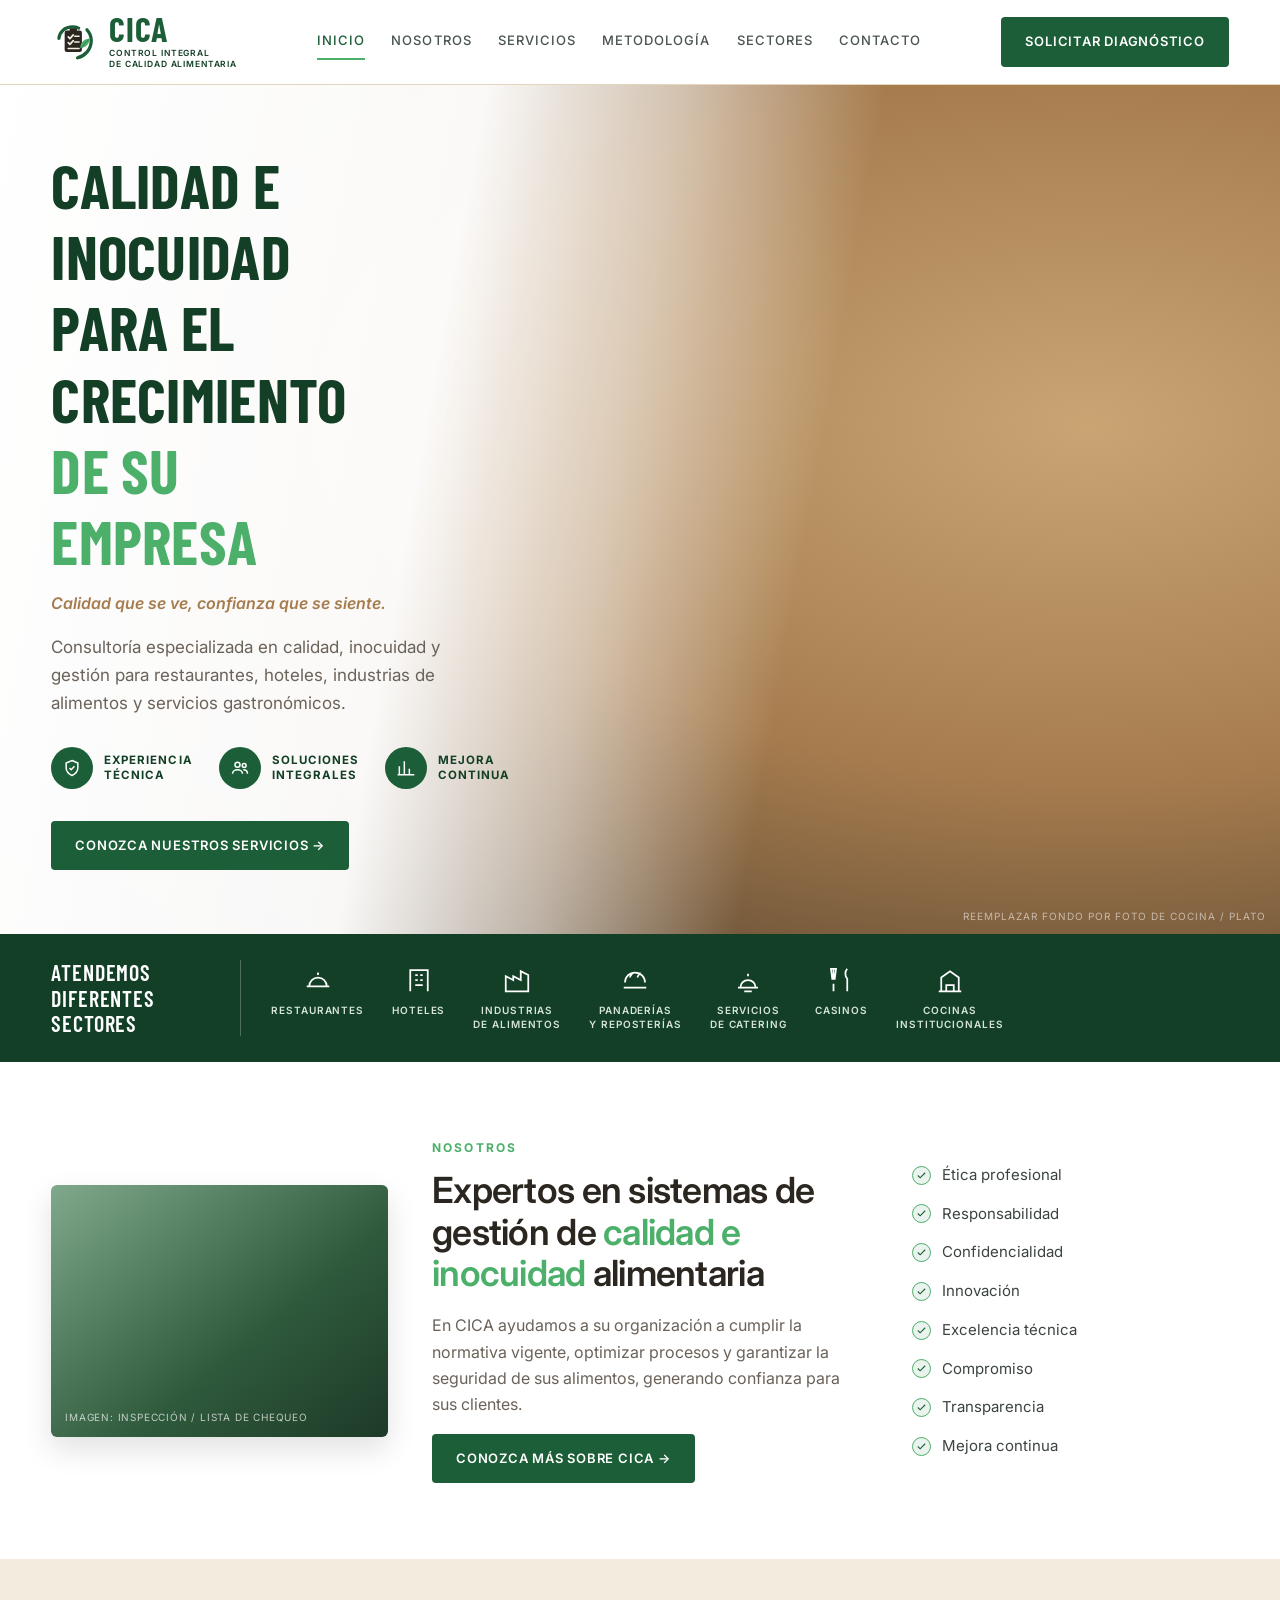
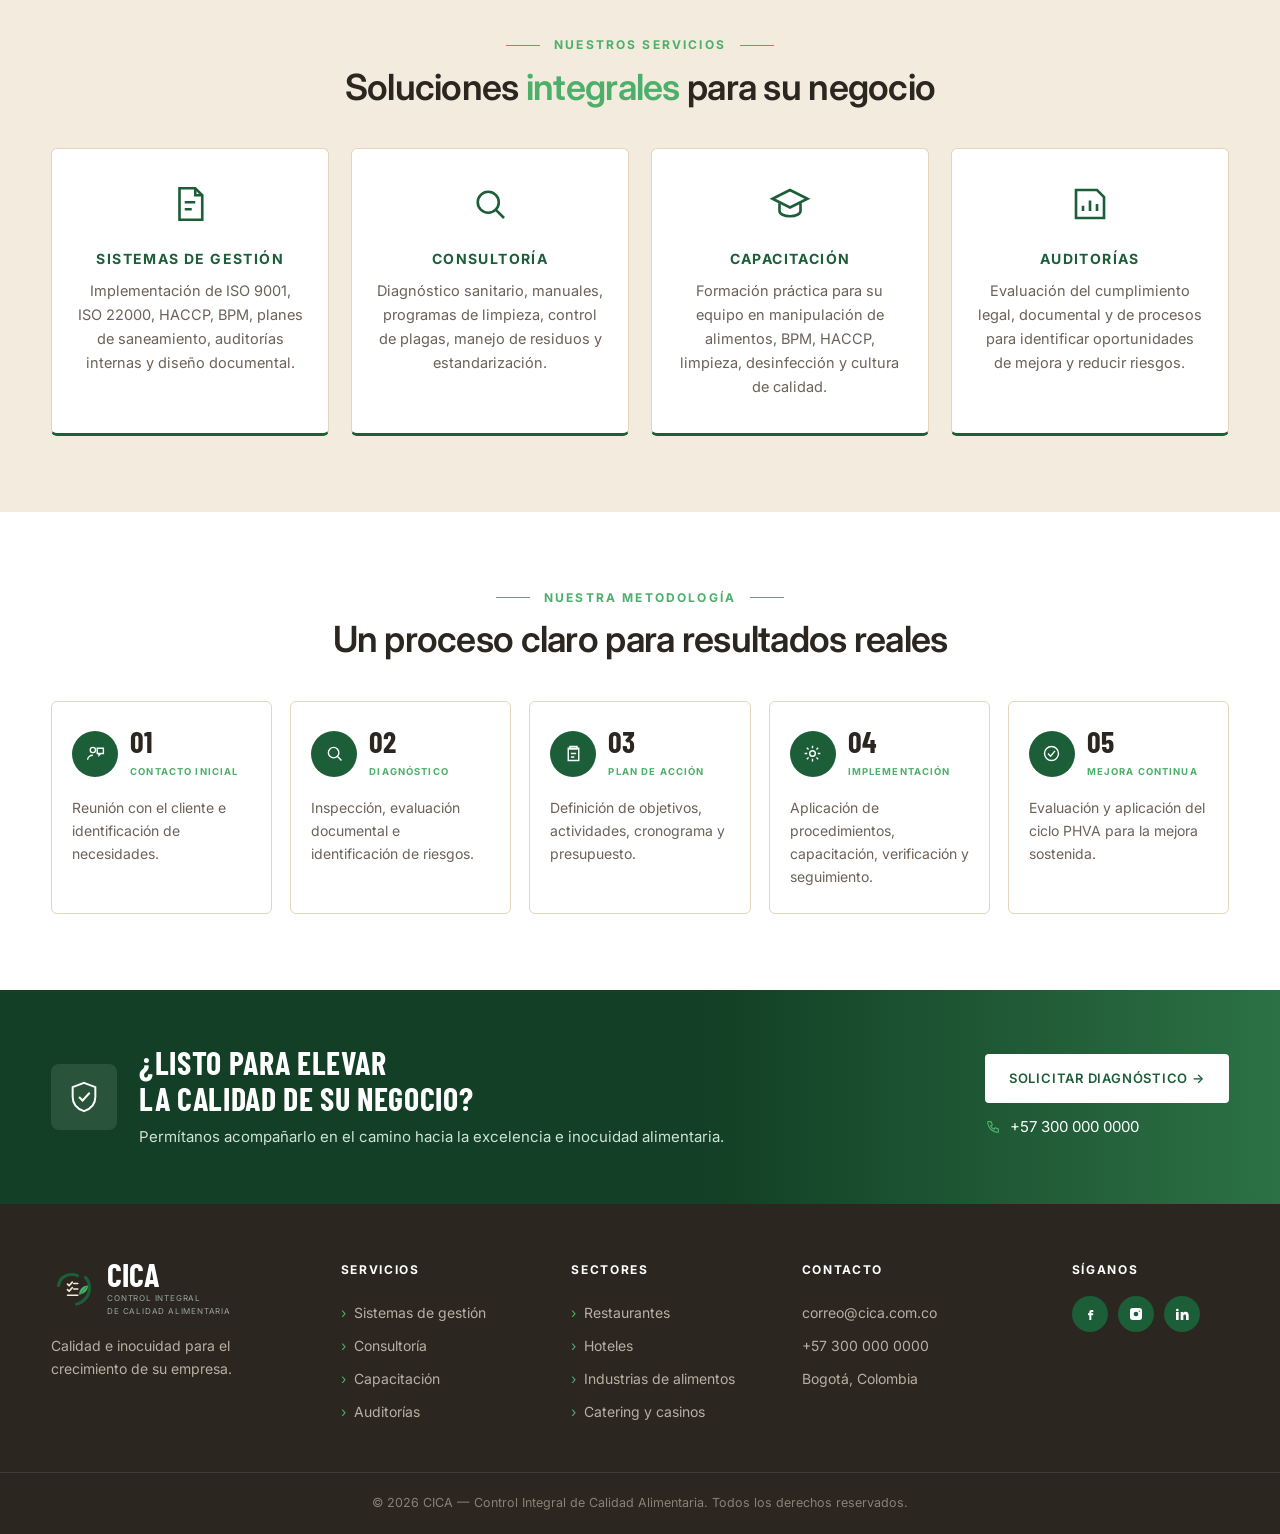
==== index.html @ bea67103 "Estructura inicial del sitio, logo real y guía de marca Organiza el HTML monolítico en index.html + " ====
<!DOCTYPE html>
<html lang="es">
<head>
<meta charset="UTF-8">
<meta name="viewport" content="width=device-width, initial-scale=1">
<title>CICA — Control Integral de Calidad Alimentaria</title>
<meta name="description" content="Consultoría especializada en calidad, inocuidad y gestión para restaurantes, hoteles, industrias de alimentos y servicios gastronómicos.">
<link rel="icon" type="image/svg+xml" href="assets/img/favicon.svg">
<link rel="preconnect" href="https://fonts.googleapis.com">
<link rel="preconnect" href="https://fonts.gstatic.com" crossorigin>
<link href="https://fonts.googleapis.com/css2?family=Barlow+Condensed:wght@600;700&family=Inter:wght@400;500;600;700&display=swap" rel="stylesheet">
<link rel="stylesheet" href="assets/css/style.css">
</head>
<body>

<header>
  <div class="wrap nav">
    <div class="logo">
      <div class="mark"><img src="assets/img/logo-mark.svg" alt="" width="44" height="44"></div>
      <div class="txt"><strong>CICA</strong><span>Control Integral<br>de Calidad Alimentaria</span></div>
    </div>
    <nav class="menu" id="menu">
      <a href="#" class="on">Inicio</a><a href="#nosotros">Nosotros</a><a href="#servicios">Servicios</a>
      <a href="#metodologia">Metodología</a><a href="#sectores">Sectores</a><a href="#contacto">Contacto</a>
    </nav>
    <a class="btn" href="#contacto">Solicitar diagnóstico</a>
    <button class="hamb" id="hamb" aria-label="Abrir menú" aria-expanded="false" aria-controls="menu">
      <span></span><span></span><span></span>
    </button>
  </div>
</header>

<!-- TODO FOTO HERO: cuando tengan la foto real (cocina / plato), agregar class="con-foto" aquí abajo
     y el atributo style='--hero-img:url(assets/img/hero.jpg)'. Ejemplo:
     <div class="hero con-foto" style="--hero-img:url(assets/img/hero.jpg)">
     Mientras tanto se muestra el degradado de marca (verde + madera) como placeholder. -->
<div class="hero">
  <div class="wrap hero-inner">
    <h1>Calidad e inocuidad para el crecimiento <span>de su empresa</span></h1>
    <p class="tagline">Calidad que se ve, confianza que se siente.</p>
    <p class="lead">Consultoría especializada en calidad, inocuidad y gestión para restaurantes, hoteles, industrias de alimentos y servicios gastronómicos.</p>
    <div class="badges">
      <div class="badge"><i><svg viewBox="0 0 24 24"><path d="M12 3l7 3v6c0 4-3 7-7 9-4-2-7-5-7-9V6z"/><path d="M9 12l2 2 4-4"/></svg></i>Experiencia<br>técnica</div>
      <div class="badge"><i><svg viewBox="0 0 24 24"><circle cx="9" cy="8" r="3"/><circle cx="17" cy="9" r="2.3"/><path d="M3 19c0-3 3-5 6-5s6 2 6 5"/><path d="M16 14c3 0 5 2 5 5"/></svg></i>Soluciones<br>integrales</div>
      <div class="badge"><i><svg viewBox="0 0 24 24"><path d="M4 20V10M10 20V4M16 20v-7M22 20H2"/></svg></i>Mejora<br>continua</div>
    </div>
    <a class="btn" href="#servicios">Conozca nuestros servicios →</a>
  </div>
  <span class="foto-nota">Reemplazar fondo por foto de cocina / plato</span>
</div>

<div class="franja" id="sectores">
  <div class="wrap">
    <h3>Atendemos diferentes sectores</h3>
    <ul>
      <li><svg viewBox="0 0 24 24"><path d="M3 17h18M5 17a7 7 0 0114 0M12 6v2"/></svg>Restaurantes</li>
      <li><svg viewBox="0 0 24 24"><path d="M5 21V4h14v17M9 8h2M13 8h2M9 12h2M13 12h2M9 16h6"/></svg>Hoteles</li>
      <li><svg viewBox="0 0 24 24"><path d="M3 21V9l6 3V9l6 3V5l6 3v13z"/></svg>Industrias<br>de alimentos</li>
      <li><svg viewBox="0 0 24 24"><path d="M4 14a8 8 0 0116 0M3 18h18M8 10c0-2 2-2 2-4M14 10c0-2 2-2 2-4"/></svg>Panaderías<br>y reposterías</li>
      <li><svg viewBox="0 0 24 24"><path d="M4 18h16M6 18a6 6 0 0112 0M12 7v2M9 21h6"/></svg>Servicios<br>de catering</li>
      <li><svg viewBox="0 0 24 24"><path d="M6 3v8M6 15v6M4 3h4l-1 8H5zM17 3c-2 2-2 6 0 8v10"/></svg>Casinos</li>
      <li><svg viewBox="0 0 24 24"><path d="M3 21h18M5 21V10l7-5 7 5v11M9 21v-5h6v5"/></svg>Cocinas<br>institucionales</li>
    </ul>
  </div>
</div>

<section id="nosotros">
  <div class="wrap dos">
    <!-- TODO FOTO NOSOTROS: reemplazar por <img src="assets/img/nosotros.jpg" alt="Inspección de calidad CICA">
         dentro de este mismo div.imgbox — el CSS ya lo muestra a pantalla completa (object-fit:cover). -->
    <div class="imgbox"></div>
    <div>
      <p class="eyebrow">Nosotros</p>
      <h2 class="titulo">Expertos en sistemas de gestión de <em>calidad e inocuidad</em> alimentaria</h2>
      <p style="color:var(--gris);margin-top:18px">En CICA ayudamos a su organización a cumplir la normativa vigente, optimizar procesos y garantizar la seguridad de sus alimentos, generando confianza para sus clientes.</p>
      <a class="btn" href="#servicios">Conozca más sobre CICA →</a>
    </div>
    <ul class="valores">
      <li><span class="tick"><svg viewBox="0 0 24 24"><path d="M4 12l5 5L20 6"/></svg></span>Ética profesional</li>
      <li><span class="tick"><svg viewBox="0 0 24 24"><path d="M4 12l5 5L20 6"/></svg></span>Responsabilidad</li>
      <li><span class="tick"><svg viewBox="0 0 24 24"><path d="M4 12l5 5L20 6"/></svg></span>Confidencialidad</li>
      <li><span class="tick"><svg viewBox="0 0 24 24"><path d="M4 12l5 5L20 6"/></svg></span>Innovación</li>
      <li><span class="tick"><svg viewBox="0 0 24 24"><path d="M4 12l5 5L20 6"/></svg></span>Excelencia técnica</li>
      <li><span class="tick"><svg viewBox="0 0 24 24"><path d="M4 12l5 5L20 6"/></svg></span>Compromiso</li>
      <li><span class="tick"><svg viewBox="0 0 24 24"><path d="M4 12l5 5L20 6"/></svg></span>Transparencia</li>
      <li><span class="tick"><svg viewBox="0 0 24 24"><path d="M4 12l5 5L20 6"/></svg></span>Mejora continua</li>
    </ul>
  </div>
</section>

<section id="servicios" class="servicios">
  <div class="wrap">
    <div class="center">
      <p class="eyebrow">Nuestros servicios</p>
      <h2 class="titulo">Soluciones <em>integrales</em> para su negocio</h2>
    </div>
    <div class="grid4">
      <div class="tarjeta">
        <svg viewBox="0 0 24 24"><path d="M6 3h9l4 4v14H6z"/><path d="M9 11h6M9 15h4"/><path d="M15 3v4h4"/></svg>
        <h3>Sistemas de gestión</h3>
        <p>Implementación de ISO 9001, ISO 22000, HACCP, BPM, planes de saneamiento, auditorías internas y diseño documental.</p>
      </div>
      <div class="tarjeta">
        <svg viewBox="0 0 24 24"><circle cx="11" cy="11" r="6"/><path d="M20 20l-4.5-4.5"/></svg>
        <h3>Consultoría</h3>
        <p>Diagnóstico sanitario, manuales, programas de limpieza, control de plagas, manejo de residuos y estandarización.</p>
      </div>
      <div class="tarjeta">
        <svg viewBox="0 0 24 24"><path d="M12 4L2 9l10 5 10-5z"/><path d="M6 11.5V16c0 1.7 2.7 3 6 3s6-1.3 6-3v-4.5"/></svg>
        <h3>Capacitación</h3>
        <p>Formación práctica para su equipo en manipulación de alimentos, BPM, HACCP, limpieza, desinfección y cultura de calidad.</p>
      </div>
      <div class="tarjeta">
        <svg viewBox="0 0 24 24"><path d="M4 20V4h12l4 4v12z"/><path d="M8 16v-3M12 16v-6M16 16v-4"/></svg>
        <h3>Auditorías</h3>
        <p>Evaluación del cumplimiento legal, documental y de procesos para identificar oportunidades de mejora y reducir riesgos.</p>
      </div>
    </div>
  </div>
</section>

<section id="metodologia">
  <div class="wrap">
    <div class="center">
      <p class="eyebrow">Nuestra metodología</p>
      <h2 class="titulo">Un proceso claro para resultados reales</h2>
    </div>
    <div class="pasos">
      <div class="paso">
        <div class="top"><span class="cir"><svg viewBox="0 0 24 24"><circle cx="9" cy="8" r="3"/><path d="M3 19c0-3 3-5 6-5"/><path d="M14 6h7v6h-3l-2 2v-2h-2z"/></svg></span><span><b>01</b><small>Contacto inicial</small></span></div>
        <p>Reunión con el cliente e identificación de necesidades.</p>
      </div>
      <div class="paso">
        <div class="top"><span class="cir"><svg viewBox="0 0 24 24"><circle cx="11" cy="11" r="6"/><path d="M20 20l-4.5-4.5"/></svg></span><span><b>02</b><small>Diagnóstico</small></span></div>
        <p>Inspección, evaluación documental e identificación de riesgos.</p>
      </div>
      <div class="paso">
        <div class="top"><span class="cir"><svg viewBox="0 0 24 24"><path d="M8 4h8v3H8z"/><path d="M6 6h12v14H6z"/><path d="M9 12h6M9 16h4"/></svg></span><span><b>03</b><small>Plan de acción</small></span></div>
        <p>Definición de objetivos, actividades, cronograma y presupuesto.</p>
      </div>
      <div class="paso">
        <div class="top"><span class="cir"><svg viewBox="0 0 24 24"><circle cx="12" cy="12" r="3.2"/><path d="M12 3v3M12 18v3M3 12h3M18 12h3M5.5 5.5l2 2M16.5 16.5l2 2M18.5 5.5l-2 2M7.5 16.5l-2 2"/></svg></span><span><b>04</b><small>Implementación</small></span></div>
        <p>Aplicación de procedimientos, capacitación, verificación y seguimiento.</p>
      </div>
      <div class="paso">
        <div class="top"><span class="cir"><svg viewBox="0 0 24 24"><circle cx="12" cy="12" r="8"/><path d="M8 12l3 3 5-6"/></svg></span><span><b>05</b><small>Mejora continua</small></span></div>
        <p>Evaluación y aplicación del ciclo PHVA para la mejora sostenida.</p>
      </div>
    </div>
  </div>
</section>

<!-- TODO DATOS DE CONTACTO: reemplazar correo, teléfono y dirección (aparecen también en el footer) por los reales -->
<div class="cta" id="contacto">
  <div class="wrap">
    <div style="display:flex;align-items:center;gap:22px">
      <span class="escudo"><svg viewBox="0 0 24 24"><path d="M12 2l8 3v7c0 5-3.5 8.5-8 10-4.5-1.5-8-5-8-10V5z"/><path d="M8.5 12l2.5 2.5L16 9"/></svg></span>
      <div>
        <h2>¿Listo para elevar<br>la calidad de su negocio?</h2>
        <p>Permítanos acompañarlo en el camino hacia la excelencia e inocuidad alimentaria.</p>
      </div>
    </div>
    <div>
      <a class="btn claro" href="mailto:correo@cica.com.co">Solicitar diagnóstico →</a>
      <div class="tel"><svg viewBox="0 0 24 24"><path d="M5 4h4l2 5-2.5 1.5a12 12 0 005 5L15 13l5 2v4a1 1 0 01-1 1A16 16 0 014 5a1 1 0 011-1z"/></svg>+57 300 000 0000</div>
    </div>
  </div>
</div>

<footer>
  <div class="wrap fgrid">
    <div>
      <div class="flogo">
        <div class="mark" style="width:44px;height:44px"><img src="assets/img/logo-mark.svg" alt="" width="44" height="44"></div>
        <div><strong>CICA</strong><span>Control Integral<br>de Calidad Alimentaria</span></div>
      </div>
      <p style="max-width:26ch">Calidad e inocuidad para el crecimiento de su empresa.</p>
    </div>
    <div>
      <h4>Servicios</h4>
      <ul>
        <li><a href="#servicios"><span class="arr">›</span>Sistemas de gestión</a></li>
        <li><a href="#servicios"><span class="arr">›</span>Consultoría</a></li>
        <li><a href="#servicios"><span class="arr">›</span>Capacitación</a></li>
        <li><a href="#servicios"><span class="arr">›</span>Auditorías</a></li>
      </ul>
    </div>
    <div>
      <h4>Sectores</h4>
      <ul>
        <li><span class="arr">›</span>Restaurantes</li>
        <li><span class="arr">›</span>Hoteles</li>
        <li><span class="arr">›</span>Industrias de alimentos</li>
        <li><span class="arr">›</span>Catering y casinos</li>
      </ul>
    </div>
    <div>
      <h4>Contacto</h4>
      <ul>
        <li>correo@cica.com.co</li>
        <li>+57 300 000 0000</li>
        <li>Bogotá, Colombia</li>
      </ul>
    </div>
    <div>
      <h4>Síganos</h4>
      <!-- TODO REDES: reemplazar los href="#" por los links reales de cada red -->
      <div class="redes">
        <a href="#" aria-label="Facebook"><svg viewBox="0 0 24 24"><path d="M14 9h3V6h-3c-2 0-3 1.3-3 3.2V11H9v3h2v7h3v-7h2.5l.5-3H14V9.6c0-.4.2-.6.6-.6z"/></svg></a>
        <a href="#" aria-label="Instagram"><svg viewBox="0 0 24 24"><path d="M7 3h10a4 4 0 014 4v10a4 4 0 01-4 4H7a4 4 0 01-4-4V7a4 4 0 014-4zm5 5.5a3.5 3.5 0 100 7 3.5 3.5 0 000-7zm5-1.6a.9.9 0 100 1.8.9.9 0 000-1.8z"/></svg></a>
        <a href="#" aria-label="LinkedIn"><svg viewBox="0 0 24 24"><path d="M5 4a2 2 0 110 4 2 2 0 010-4zM3 9h4v12H3zM10 9h4v1.7c.6-1 1.7-2 3.5-2 2.6 0 4.5 1.7 4.5 5V21h-4v-6c0-1.5-.6-2.4-1.9-2.4-1.1 0-1.8.8-2.1 1.6V21h-4z"/></svg></a>
      </div>
    </div>
  </div>
  <div class="copy">© 2026 CICA — Control Integral de Calidad Alimentaria. Todos los derechos reservados.</div>
</footer>

<script src="assets/js/main.js"></script>
</body>
</html>
---- assets/css/style.css ----
:root{
  /* Paleta de marca CICA (actualizar aquí y se propaga a todo el sitio) */
  --verde:#1B5E37;       /* principal */
  --verde-osc:#123F25;   /* profundo */
  --verde-cl:#4CAF6A;    /* acento claro, derivado — usado en íconos y subrayados */
  --verde-pale:#EAF3ED;
  --madera:#C9A574;      /* madera */
  --madera-osc:#A67C4E;  /* madera oscura */
  --marfil:#F3EBDD;      /* fondo cálido */
  --carbon:#2B2620;      /* texto */
  --gris:#6B6259;
  --linea:#E4D6BE;
  --sans:'Inter',system-ui,sans-serif;
  --cond:'Barlow Condensed',Impact,sans-serif;
}
*{box-sizing:border-box}
html{scroll-behavior:smooth}
body{margin:0;font-family:var(--sans);color:var(--carbon);font-size:16px;line-height:1.65;background:#fff}
.wrap{width:min(1180px,92vw);margin:0 auto}
h1,h2,h3{margin:0;line-height:1.15}
p{margin:0 0 1em}
a{color:inherit;text-decoration:none}
.btn{display:inline-flex;align-items:center;gap:8px;background:var(--verde);color:#fff;font-size:13px;font-weight:600;letter-spacing:.06em;text-transform:uppercase;padding:14px 24px;border-radius:4px;border:0;cursor:pointer;transition:.2s}
.btn:hover{background:var(--verde-osc)}
.btn.claro{background:#fff;color:var(--verde)}
.btn.claro:hover{background:var(--verde-pale)}
.eyebrow{font-size:12px;font-weight:700;letter-spacing:.18em;text-transform:uppercase;color:var(--verde-cl);margin-bottom:12px}
.center{text-align:center}
.center .eyebrow{display:flex;align-items:center;justify-content:center;gap:14px}
.center .eyebrow:before,.center .eyebrow:after{content:"";width:34px;height:1px;background:var(--verde-cl)}
h2.titulo{font-size:clamp(26px,3.4vw,36px);font-weight:600;letter-spacing:-.02em}
h2.titulo em{font-style:normal;color:var(--verde-cl)}
section{padding:76px 0}

/* NAV */
header{position:sticky;top:0;z-index:60;background:#fff;border-bottom:1px solid var(--linea)}
.nav{display:flex;align-items:center;justify-content:space-between;gap:24px;padding:14px 0}
.logo{display:flex;align-items:center;gap:12px}
.logo .mark{width:46px;height:46px;display:grid;place-items:center}
.logo .mark img{width:100%;height:100%}
.logo .txt strong{font-family:var(--cond);font-size:34px;font-weight:700;letter-spacing:.02em;color:var(--verde);display:block;line-height:.9}
.logo .txt span{font-size:8.5px;font-weight:600;letter-spacing:.1em;color:var(--verde-osc);text-transform:uppercase;line-height:1.3;display:block;margin-top:3px}
.menu{display:flex;gap:26px;font-size:13px;font-weight:500;letter-spacing:.08em;text-transform:uppercase;color:#4A544F}
.menu a{padding:6px 0;border-bottom:2px solid transparent}
.menu a:hover,.menu a.on{color:var(--verde);border-color:var(--verde-cl)}
.hamb{display:none;background:none;border:1px solid var(--linea);border-radius:4px;padding:9px 10px;cursor:pointer}
.hamb span{display:block;width:22px;height:2px;background:var(--verde);margin:4px 0;transition:.25s}
.hamb.abierto span:nth-child(1){transform:translateY(6px) rotate(45deg)}
.hamb.abierto span:nth-child(2){opacity:0}
.hamb.abierto span:nth-child(3){transform:translateY(-6px) rotate(-45deg)}
@media(max-width:940px){
  .hamb{display:block}
  .nav .btn{display:none}
  .menu{position:absolute;top:100%;left:0;right:0;background:#fff;border-bottom:1px solid var(--linea);
        flex-direction:column;gap:0;padding:8px 0;box-shadow:0 14px 26px rgba(0,0,0,.08);display:none}
  .menu.abierto{display:flex}
  .menu a{padding:14px 6vw;border-bottom:1px solid var(--linea);border-left:3px solid transparent}
  .menu a:last-child{border-bottom:0}
  .menu a:hover,.menu a.on{border-bottom-color:var(--linea);border-left-color:var(--verde-cl);background:var(--verde-pale)}
  header{position:sticky}
  .nav{position:relative}
}

/* HERO */
.hero{position:relative;min-height:520px;display:flex;align-items:center;
  background:
   linear-gradient(100deg,#fff 0%,rgba(255,255,255,.96) 34%,rgba(255,255,255,.55) 48%,rgba(255,255,255,0) 62%),
   radial-gradient(120% 100% at 85% 40%,var(--madera) 0%,var(--madera-osc) 42%,var(--carbon) 100%);
  background-size:cover}
.hero.con-foto{background:
   linear-gradient(100deg,#fff 0%,rgba(255,255,255,.96) 34%,rgba(255,255,255,.55) 48%,rgba(255,255,255,0) 62%),
   var(--hero-img) center/cover no-repeat}
.hero-inner{padding:64px 0}
.hero h1{font-family:var(--cond);font-size:clamp(38px,5.6vw,62px);font-weight:700;letter-spacing:.005em;text-transform:uppercase;color:var(--verde-osc);max-width:12ch}
.hero h1 span{color:var(--verde-cl)}
.hero p.tagline{margin-top:14px;font-style:italic;font-weight:600;color:var(--madera-osc);font-size:16px}
.hero p.lead{margin-top:10px;max-width:38ch;color:var(--gris);font-size:17px}
.badges{display:flex;gap:26px;flex-wrap:wrap;margin:30px 0 32px}
.badge{display:flex;align-items:center;gap:11px;font-size:11.5px;font-weight:700;letter-spacing:.09em;text-transform:uppercase;color:var(--verde-osc);line-height:1.3}
.badge i{width:42px;height:42px;border-radius:50%;background:var(--verde);display:grid;place-items:center;flex:0 0 42px}
.badge i svg{width:20px;height:20px;stroke:#fff;fill:none;stroke-width:1.8}
.foto-nota{position:absolute;right:14px;bottom:10px;font-size:10px;letter-spacing:.1em;text-transform:uppercase;color:rgba(255,255,255,.55)}

/* FRANJA SECTORES */
.franja{background:var(--verde-osc);color:#fff}
.franja .wrap{display:flex;align-items:center;gap:30px;padding:26px 0;flex-wrap:wrap}
.franja h3{font-family:var(--cond);font-size:22px;font-weight:600;letter-spacing:.04em;text-transform:uppercase;max-width:190px;padding-right:30px;border-right:1px solid rgba(255,255,255,.25)}
.franja ul{display:flex;gap:28px;flex-wrap:wrap;list-style:none;margin:0;padding:0;flex:1}
.franja li{text-align:center;font-size:10px;font-weight:600;letter-spacing:.09em;text-transform:uppercase;color:#D6E4DA;line-height:1.4}
.franja svg{width:30px;height:30px;stroke:#fff;fill:none;stroke-width:1.4;display:block;margin:0 auto 8px}
@media(max-width:760px){.franja h3{border:0;padding:0;max-width:none}}

/* NOSOTROS */
.dos{display:grid;grid-template-columns:.85fr 1.1fr .8fr;gap:44px;align-items:center}
.imgbox{aspect-ratio:4/3;border-radius:6px;background:linear-gradient(140deg,#7FA98A,#2F5A3C 60%,#1D3A28);position:relative;overflow:hidden;box-shadow:0 12px 30px rgba(0,0,0,.12)}
.imgbox img{width:100%;height:100%;object-fit:cover;display:block}
.imgbox:not(:has(img)):after{content:"Imagen: inspección / lista de chequeo";position:absolute;left:14px;bottom:12px;font-size:10px;letter-spacing:.08em;text-transform:uppercase;color:rgba(255,255,255,.7)}
.valores{list-style:none;margin:0;padding:0}
.valores li{display:flex;align-items:center;gap:11px;padding:7px 0;font-size:15px;color:#3B443F}
.tick{width:19px;height:19px;border-radius:50%;background:var(--verde-pale);border:1px solid var(--verde-cl);display:grid;place-items:center;flex:0 0 19px}
.tick svg{width:11px;height:11px;stroke:var(--verde);stroke-width:2.4;fill:none}
@media(max-width:940px){.dos{grid-template-columns:1fr;gap:30px}}

/* SERVICIOS */
.servicios{background:var(--marfil)}
.grid4{display:grid;grid-template-columns:repeat(auto-fit,minmax(230px,1fr));gap:22px;margin-top:40px}
.tarjeta{background:#fff;border:1px solid var(--linea);border-bottom:3px solid var(--verde);border-radius:6px;padding:34px 24px;text-align:center;transition:.25s}
.tarjeta:hover{transform:translateY(-5px);box-shadow:0 16px 34px rgba(27,94,55,.12)}
.tarjeta svg{width:42px;height:42px;stroke:var(--verde);fill:none;stroke-width:1.5;margin-bottom:18px}
.tarjeta h3{font-size:14px;font-weight:700;letter-spacing:.1em;text-transform:uppercase;color:var(--verde);margin-bottom:12px}
.tarjeta p{font-size:14.5px;color:var(--gris);margin:0}

/* METODOLOGIA */
.pasos{display:grid;grid-template-columns:repeat(auto-fit,minmax(200px,1fr));gap:18px;margin-top:40px}
.paso{border:1px solid var(--linea);border-radius:6px;padding:24px 20px;position:relative;background:#fff}
.paso .top{display:flex;align-items:center;gap:12px;margin-bottom:14px}
.paso .cir{width:46px;height:46px;border-radius:50%;background:var(--verde);display:grid;place-items:center;flex:0 0 46px}
.paso .cir svg{width:21px;height:21px;stroke:#fff;fill:none;stroke-width:1.6}
.paso b{font-family:var(--cond);font-size:30px;font-weight:700;color:var(--carbon);line-height:1;display:block}
.paso small{font-size:9.5px;font-weight:700;letter-spacing:.12em;text-transform:uppercase;color:var(--verde-cl)}
.paso p{font-size:14px;color:var(--gris);margin:0}

/* CTA */
.cta{background:linear-gradient(90deg,var(--verde-osc) 0%,var(--verde-osc) 55%,#2C7145 100%);color:#fff;padding:54px 0}
.cta .wrap{display:flex;align-items:center;gap:34px;flex-wrap:wrap;justify-content:space-between}
.cta h2{font-family:var(--cond);font-size:32px;font-weight:700;text-transform:uppercase;letter-spacing:.02em}
.cta p{margin:8px 0 0;color:#CFE2D6;font-size:15px}
.cta .escudo{width:66px;height:66px;border-radius:8px;background:rgba(255,255,255,.1);display:grid;place-items:center}
.cta .escudo svg{width:34px;height:34px;stroke:#fff;fill:none;stroke-width:1.4}
.tel{display:flex;align-items:center;gap:9px;font-size:15px;margin-top:12px;color:#fff}
.tel svg{width:16px;height:16px;stroke:var(--verde-cl);fill:none;stroke-width:1.8}

/* FOOTER */
footer{background:var(--carbon);color:#B9AFA2;padding:56px 0 0;font-size:14px}
.fgrid{display:grid;grid-template-columns:1.3fr 1fr 1fr 1.2fr .8fr;gap:34px}
footer h4{color:#fff;font-size:12px;font-weight:700;letter-spacing:.14em;text-transform:uppercase;margin:0 0 16px}
footer ul{list-style:none;margin:0;padding:0}
footer li{padding:5px 0}
footer li a:hover{color:var(--verde-cl)}
footer .arr{color:var(--verde-cl);margin-right:8px}
.flogo{display:flex;align-items:center;gap:12px;margin-bottom:16px}
.flogo .mark{border-color:#fff}
.flogo strong{color:#fff;font-family:var(--cond);font-size:32px;line-height:.9;display:block}
.flogo span{font-size:8px;letter-spacing:.1em;text-transform:uppercase;color:#9AA5A0;display:block;margin-top:3px}
.redes{display:flex;gap:10px}
.redes a{width:36px;height:36px;border-radius:50%;background:var(--verde);display:grid;place-items:center}
.redes a:hover{background:var(--verde-cl)}
.redes svg{width:16px;height:16px;fill:#fff}
.copy{border-top:1px solid rgba(255,255,255,.1);margin-top:44px;padding:20px 0;text-align:center;font-size:12.5px;color:#8A8074}
@media(max-width:900px){.fgrid{grid-template-columns:1fr 1fr}}
@media(max-width:560px){.fgrid{grid-template-columns:1fr}}
@media(prefers-reduced-motion:reduce){*{transition:none!important}}
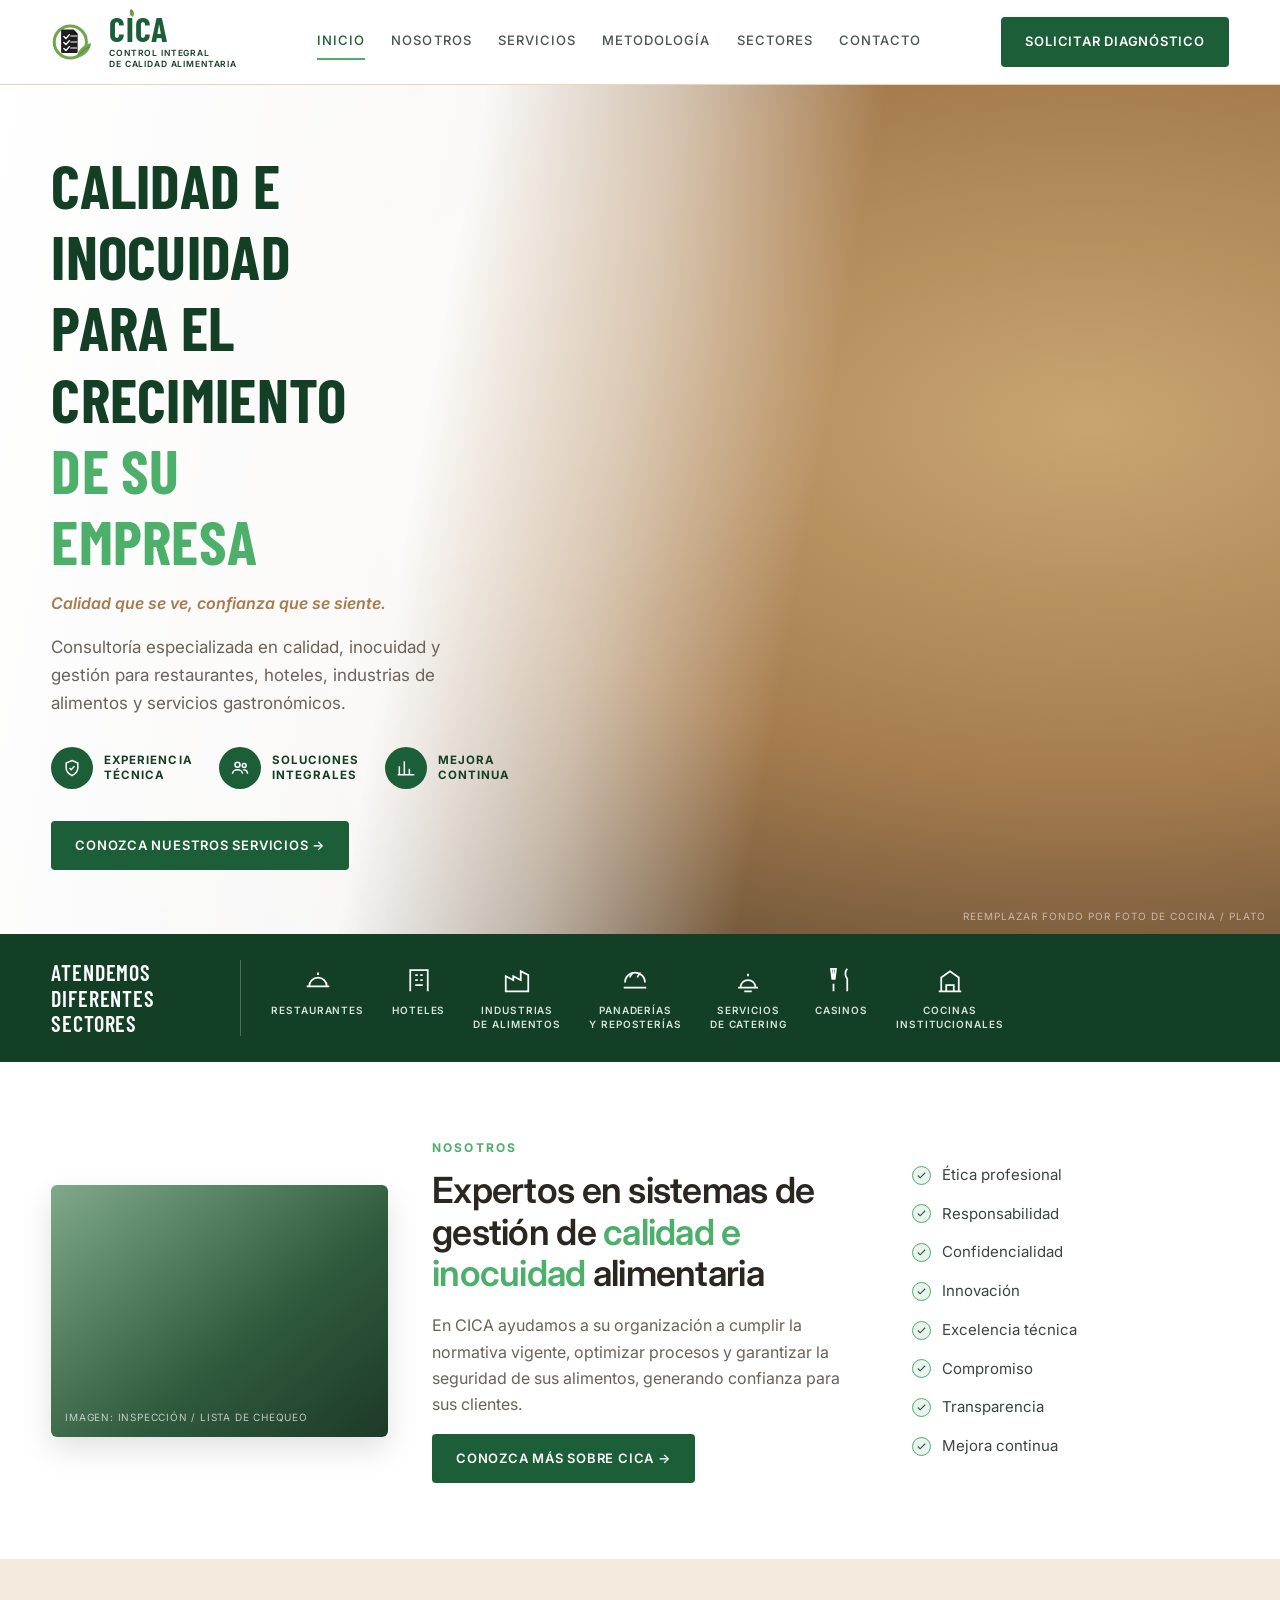
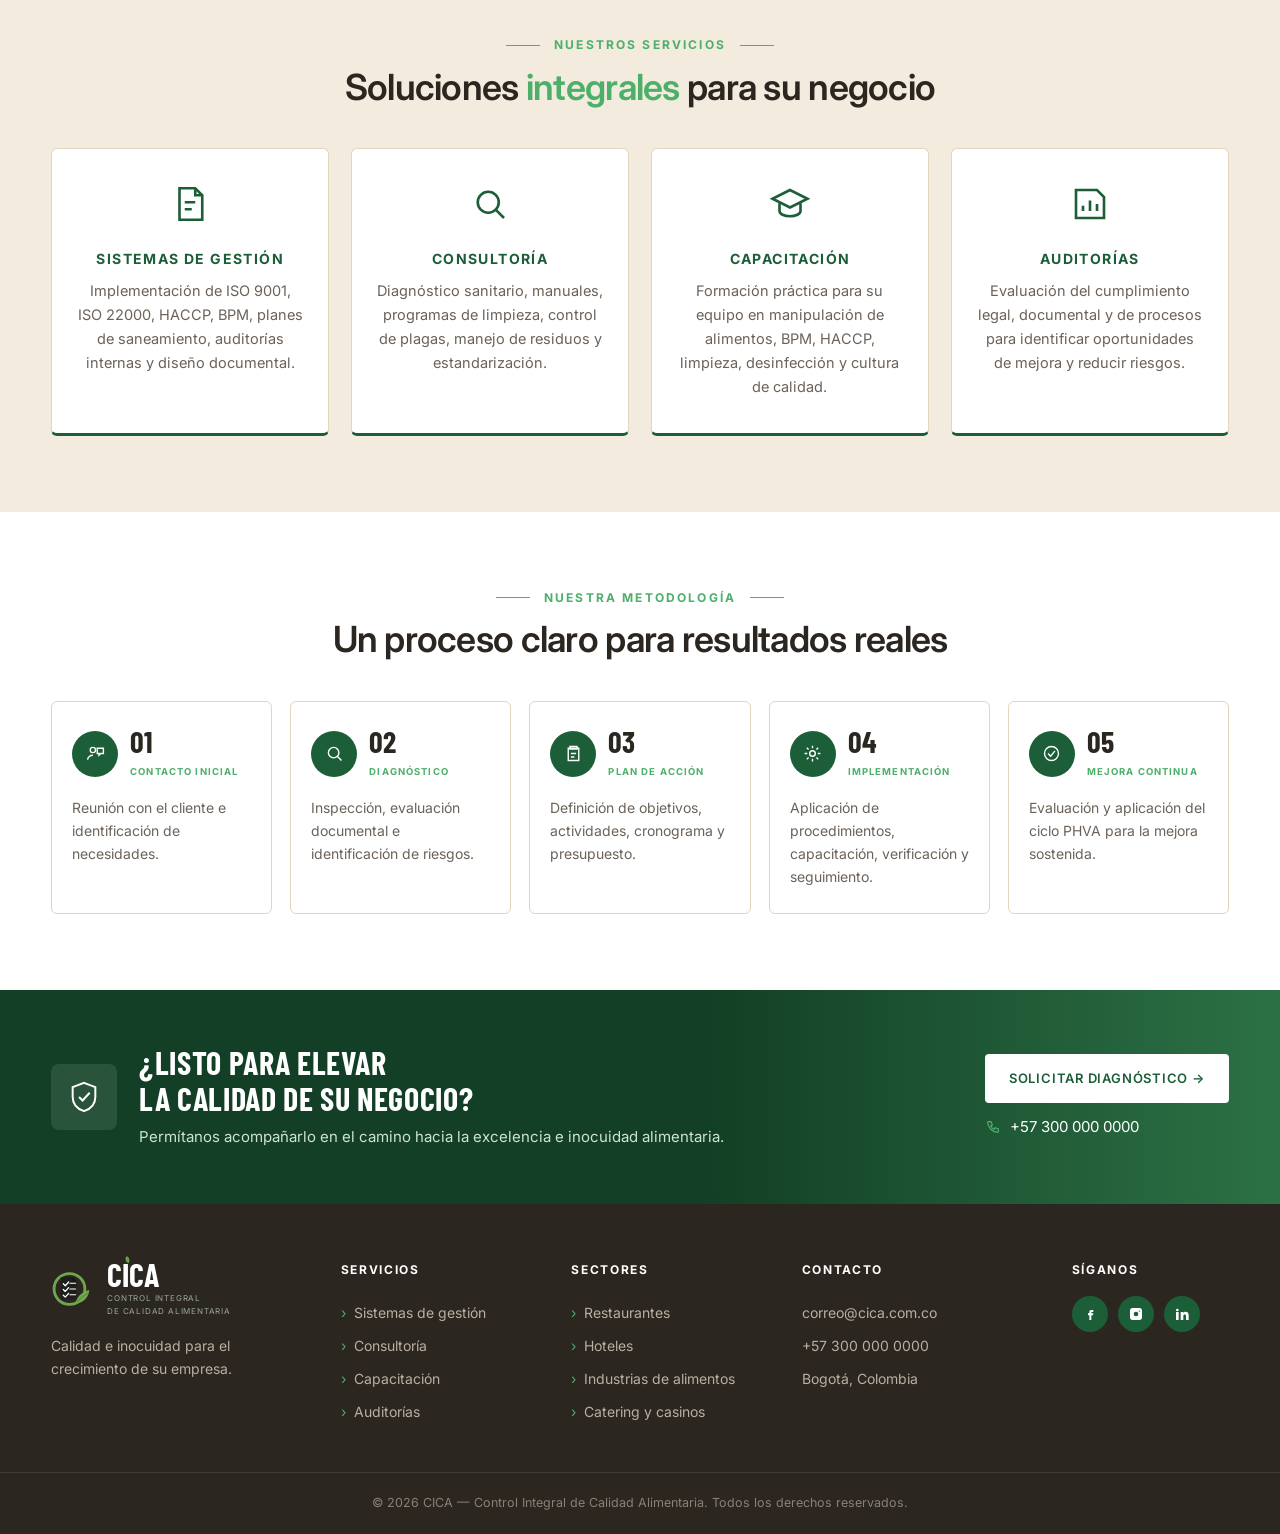
==== commit efd4ba94: "Ajusta el logo para replicar la referencia de marca Rehace el símbolo con anillo cerrado, documento " ====
--- a/index.html
+++ b/index.html
@@ -17,7 +17,7 @@
   <div class="wrap nav">
     <div class="logo">
       <div class="mark"><img src="assets/img/logo-mark.svg" alt="" width="44" height="44"></div>
-      <div class="txt"><strong>CICA</strong><span>Control Integral<br>de Calidad Alimentaria</span></div>
+      <div class="txt"><strong>C<span class="i-leaf">I</span>CA</strong><span>Control Integral<br>de Calidad Alimentaria</span></div>
     </div>
     <nav class="menu" id="menu">
       <a href="#" class="on">Inicio</a><a href="#nosotros">Nosotros</a><a href="#servicios">Servicios</a>
@@ -172,7 +172,7 @@
     <div>
       <div class="flogo">
         <div class="mark" style="width:44px;height:44px"><img src="assets/img/logo-mark.svg" alt="" width="44" height="44"></div>
-        <div><strong>CICA</strong><span>Control Integral<br>de Calidad Alimentaria</span></div>
+        <div><strong>C<span class="i-leaf">I</span>CA</strong><span>Control Integral<br>de Calidad Alimentaria</span></div>
       </div>
       <p style="max-width:26ch">Calidad e inocuidad para el crecimiento de su empresa.</p>
     </div>
--- a/assets/css/style.css
+++ b/assets/css/style.css
@@ -39,7 +39,10 @@
 .logo .mark{width:46px;height:46px;display:grid;place-items:center}
 .logo .mark img{width:100%;height:100%}
 .logo .txt strong{font-family:var(--cond);font-size:34px;font-weight:700;letter-spacing:.02em;color:var(--verde);display:block;line-height:.9}
-.logo .txt span{font-size:8.5px;font-weight:600;letter-spacing:.1em;color:var(--verde-osc);text-transform:uppercase;line-height:1.3;display:block;margin-top:3px}
+.i-leaf{position:relative}
+/* La hoja se ancla al alto de mayúscula de Barlow Condensed (0.70em, tope a 0.40em del borde de la caja de línea) */
+.i-leaf::before{content:"";position:absolute;width:.3em;height:.34em;top:.04em;left:50%;transform:translateX(-40%) rotate(12deg);background:url(../img/leaf-dot.svg) no-repeat center/contain}
+.logo .txt>span{font-size:8.5px;font-weight:600;letter-spacing:.1em;color:var(--verde-osc);text-transform:uppercase;line-height:1.3;display:block;margin-top:3px}
 .menu{display:flex;gap:26px;font-size:13px;font-weight:500;letter-spacing:.08em;text-transform:uppercase;color:#4A544F}
 .menu a{padding:6px 0;border-bottom:2px solid transparent}
 .menu a:hover,.menu a.on{color:var(--verde);border-color:var(--verde-cl)}
@@ -141,7 +144,7 @@
 .flogo{display:flex;align-items:center;gap:12px;margin-bottom:16px}
 .flogo .mark{border-color:#fff}
 .flogo strong{color:#fff;font-family:var(--cond);font-size:32px;line-height:.9;display:block}
-.flogo span{font-size:8px;letter-spacing:.1em;text-transform:uppercase;color:#9AA5A0;display:block;margin-top:3px}
+.flogo div>span{font-size:8px;letter-spacing:.1em;text-transform:uppercase;color:#9AA5A0;display:block;margin-top:3px}
 .redes{display:flex;gap:10px}
 .redes a{width:36px;height:36px;border-radius:50%;background:var(--verde);display:grid;place-items:center}
 .redes a:hover{background:var(--verde-cl)}
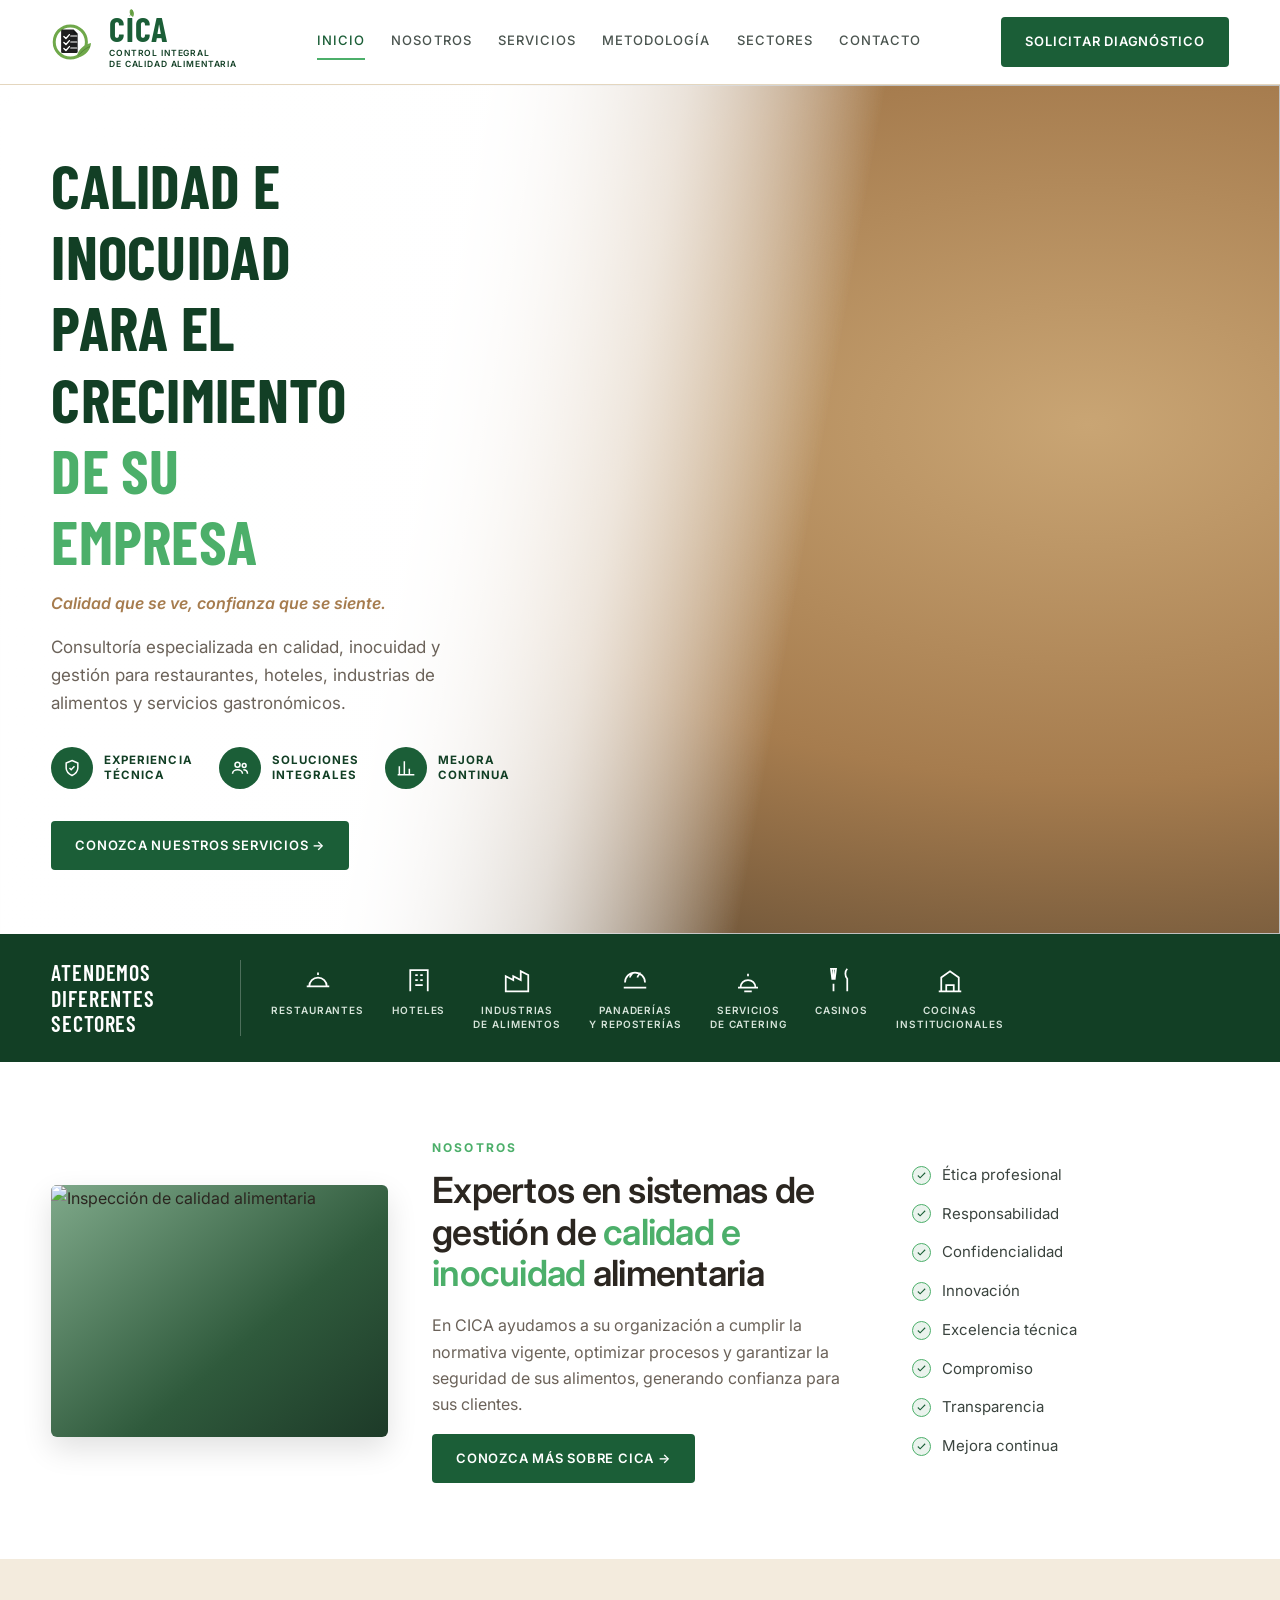
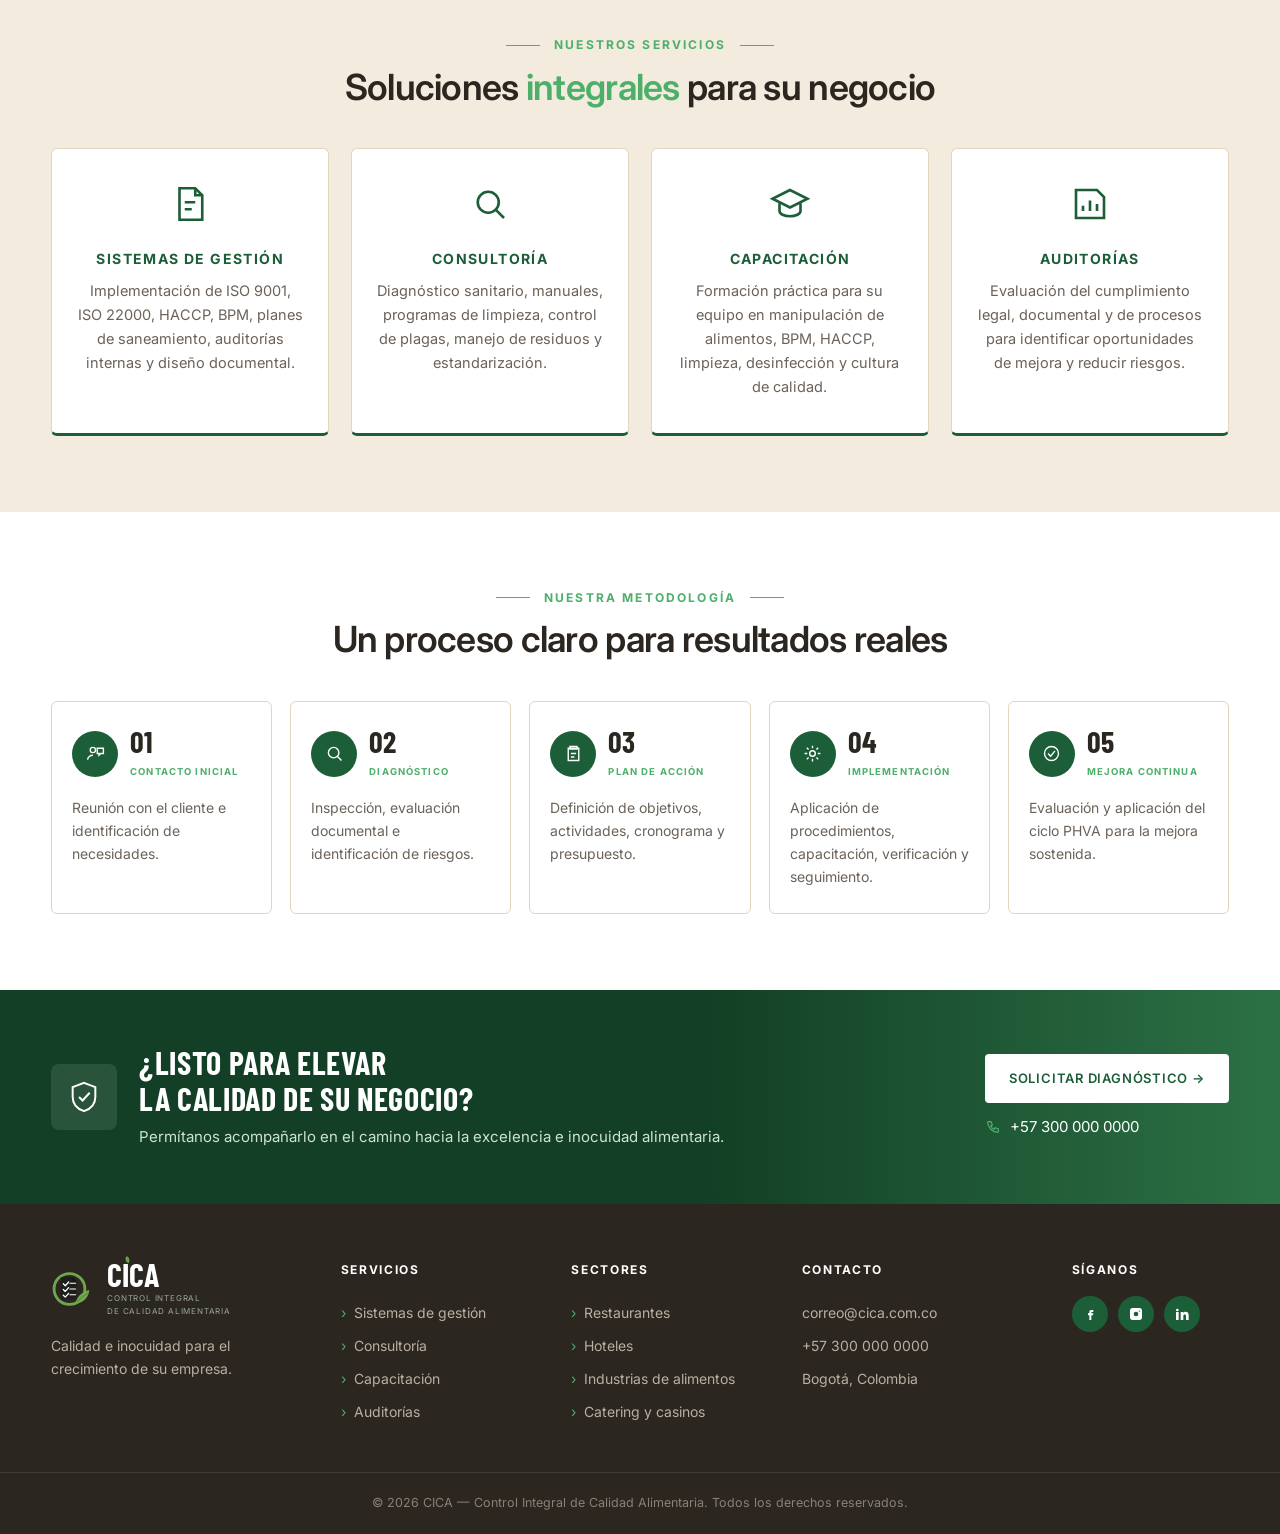
==== commit 5e4f691a: "Conecta las fotos del hero y de Nosotros Corrige un 404 en la foto del hero: la ruta iba dentro de u" ====
--- a/index.html
+++ b/index.html
@@ -30,11 +30,10 @@
   </div>
 </header>
 
-<!-- TODO FOTO HERO: cuando tengan la foto real (cocina / plato), agregar class="con-foto" aquí abajo
-     y el atributo style='--hero-img:url(assets/img/hero.jpg)'. Ejemplo:
-     <div class="hero con-foto" style="--hero-img:url(assets/img/hero.jpg)">
-     Mientras tanto se muestra el degradado de marca (verde + madera) como placeholder. -->
+<!-- FOTO HERO: cambiar assets/img/hero.jpg por la foto real (cocina / plato).
+     Si borras la línea del <img>, el hero vuelve solo al degradado de marca. -->
 <div class="hero">
+  <img class="hero-foto" src="assets/img/hero.jpg" alt="">
   <div class="wrap hero-inner">
     <h1>Calidad e inocuidad para el crecimiento <span>de su empresa</span></h1>
     <p class="tagline">Calidad que se ve, confianza que se siente.</p>
@@ -46,7 +45,6 @@
     </div>
     <a class="btn" href="#servicios">Conozca nuestros servicios →</a>
   </div>
-  <span class="foto-nota">Reemplazar fondo por foto de cocina / plato</span>
 </div>
 
 <div class="franja" id="sectores">
@@ -66,9 +64,8 @@
 
 <section id="nosotros">
   <div class="wrap dos">
-    <!-- TODO FOTO NOSOTROS: reemplazar por <img src="assets/img/nosotros.jpg" alt="Inspección de calidad CICA">
-         dentro de este mismo div.imgbox — el CSS ya lo muestra a pantalla completa (object-fit:cover). -->
-    <div class="imgbox"></div>
+    <!-- FOTO NOSOTROS: cambiar assets/img/nosotros.jpg por la foto real (proporción 4:3). -->
+    <div class="imgbox"><img src="assets/img/nosotros.jpg" alt="Inspección de calidad alimentaria"></div>
     <div>
       <p class="eyebrow">Nosotros</p>
       <h2 class="titulo">Expertos en sistemas de gestión de <em>calidad e inocuidad</em> alimentaria</h2>
--- a/assets/css/style.css
+++ b/assets/css/style.css
@@ -70,10 +70,10 @@
    linear-gradient(100deg,#fff 0%,rgba(255,255,255,.96) 34%,rgba(255,255,255,.55) 48%,rgba(255,255,255,0) 62%),
    radial-gradient(120% 100% at 85% 40%,var(--madera) 0%,var(--madera-osc) 42%,var(--carbon) 100%);
   background-size:cover}
-.hero.con-foto{background:
-   linear-gradient(100deg,#fff 0%,rgba(255,255,255,.96) 34%,rgba(255,255,255,.55) 48%,rgba(255,255,255,0) 62%),
-   var(--hero-img) center/cover no-repeat}
-.hero-inner{padding:64px 0}
+.hero-foto{position:absolute;inset:0;width:100%;height:100%;object-fit:cover}
+.hero:has(.hero-foto):after{content:"";position:absolute;inset:0;
+  background:linear-gradient(100deg,#fff 0%,rgba(255,255,255,.96) 34%,rgba(255,255,255,.55) 48%,rgba(255,255,255,0) 62%)}
+.hero-inner{padding:64px 0;position:relative;z-index:1}
 .hero h1{font-family:var(--cond);font-size:clamp(38px,5.6vw,62px);font-weight:700;letter-spacing:.005em;text-transform:uppercase;color:var(--verde-osc);max-width:12ch}
 .hero h1 span{color:var(--verde-cl)}
 .hero p.tagline{margin-top:14px;font-style:italic;font-weight:600;color:var(--madera-osc);font-size:16px}
@@ -82,7 +82,6 @@
 .badge{display:flex;align-items:center;gap:11px;font-size:11.5px;font-weight:700;letter-spacing:.09em;text-transform:uppercase;color:var(--verde-osc);line-height:1.3}
 .badge i{width:42px;height:42px;border-radius:50%;background:var(--verde);display:grid;place-items:center;flex:0 0 42px}
 .badge i svg{width:20px;height:20px;stroke:#fff;fill:none;stroke-width:1.8}
-.foto-nota{position:absolute;right:14px;bottom:10px;font-size:10px;letter-spacing:.1em;text-transform:uppercase;color:rgba(255,255,255,.55)}
 
 /* FRANJA SECTORES */
 .franja{background:var(--verde-osc);color:#fff}
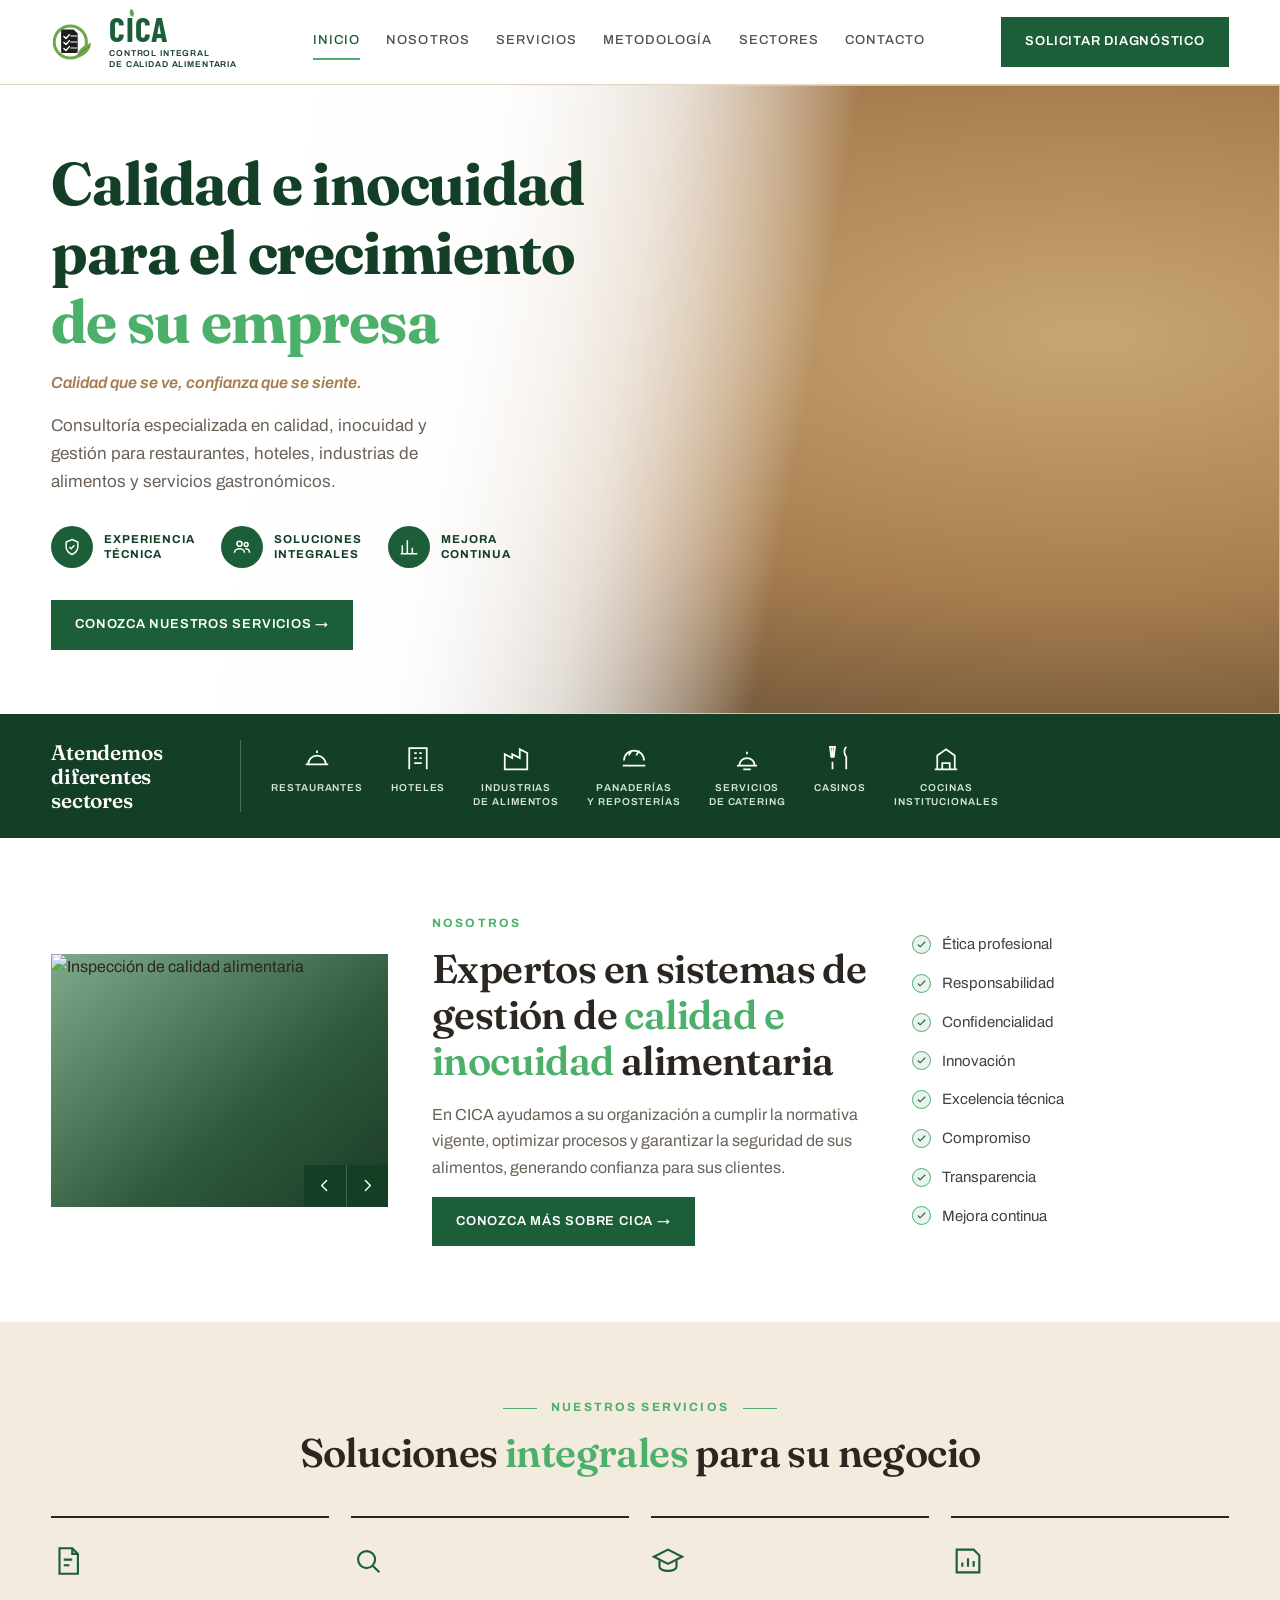
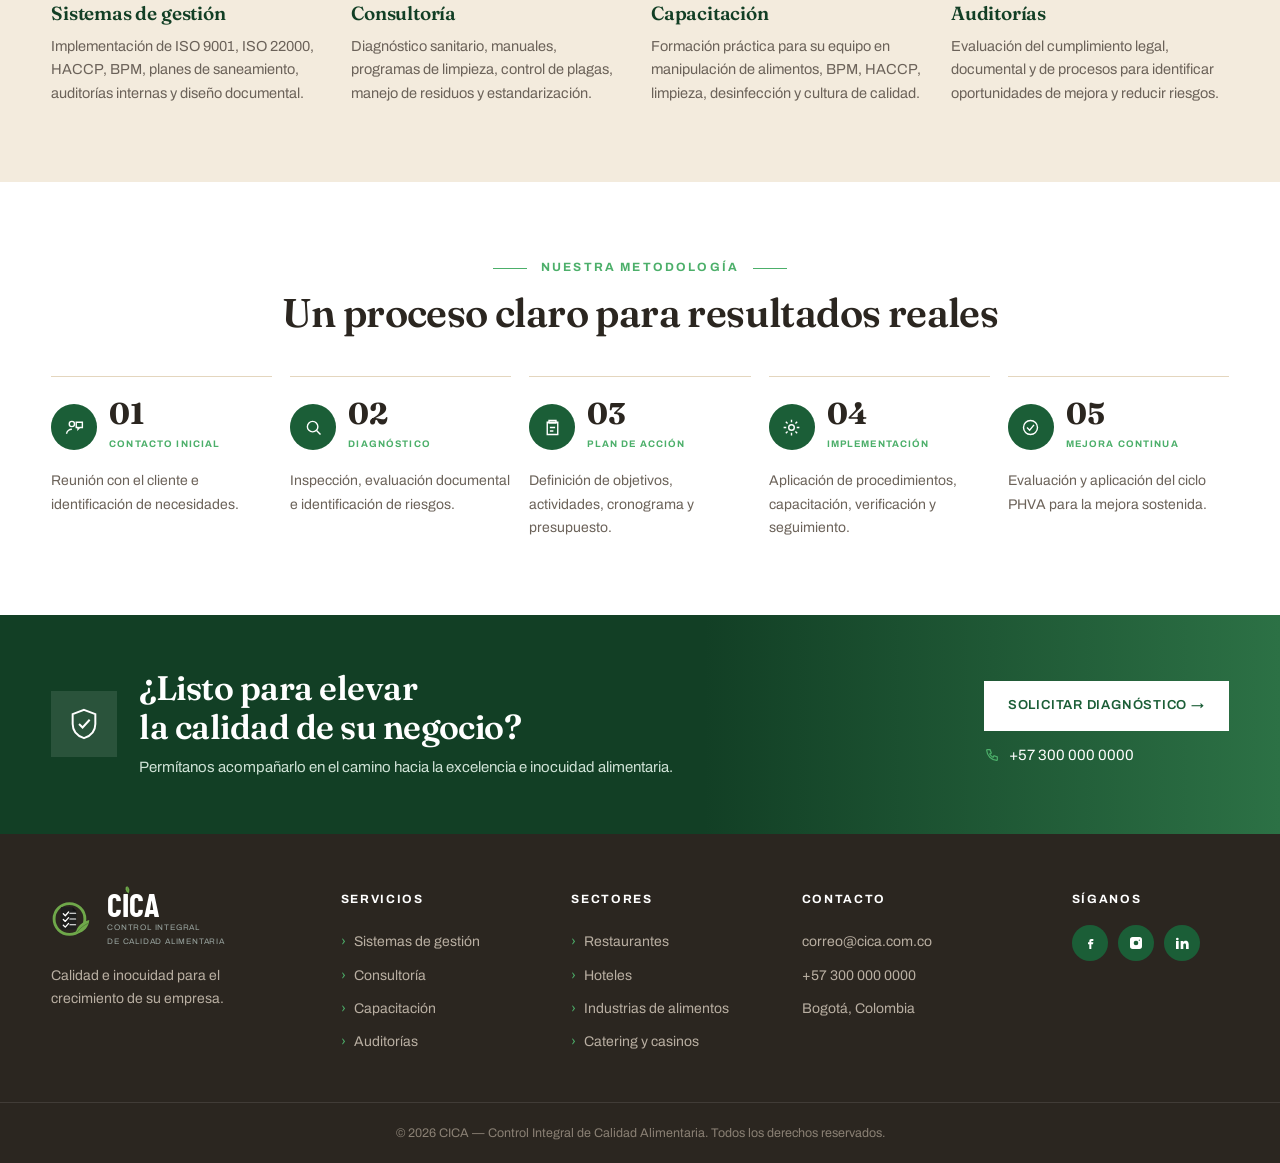
==== commit b676eb0d: "Cambia la tipografía y quita el look de plantilla Reemplaza Inter/Barlow Condensed por Fraunces (tit" ====
--- a/index.html
+++ b/index.html
@@ -8,7 +8,7 @@
 <link rel="icon" type="image/svg+xml" href="assets/img/favicon.svg">
 <link rel="preconnect" href="https://fonts.googleapis.com">
 <link rel="preconnect" href="https://fonts.gstatic.com" crossorigin>
-<link href="https://fonts.googleapis.com/css2?family=Barlow+Condensed:wght@600;700&family=Inter:wght@400;500;600;700&display=swap" rel="stylesheet">
+<link href="https://fonts.googleapis.com/css2?family=Archivo:wght@400;500;600;700&family=Barlow+Condensed:wght@700&family=Fraunces:opsz,wght@9..144,600;9..144,700&display=swap" rel="stylesheet">
 <link rel="stylesheet" href="assets/css/style.css">
 </head>
 <body>
@@ -64,8 +64,17 @@
 
 <section id="nosotros">
   <div class="wrap dos">
-    <!-- FOTO NOSOTROS: cambiar assets/img/nosotros.jpg por la foto real (proporción 4:3). -->
-    <div class="imgbox"><img src="assets/img/nosotros.jpg" alt="Inspección de calidad alimentaria"></div>
+    <!-- GALERÍA NOSOTROS: cambiar los archivos por las fotos reales (proporción 4:3).
+         Para agregar o quitar fotos, basta con agregar o borrar un <img>; la primera lleva class="on". -->
+    <div class="imgbox" id="galeria">
+      <img class="on" src="assets/img/nosotros-1.jpg" alt="Inspección de calidad alimentaria">
+      <img src="assets/img/nosotros-2.jpg" alt="Auditoría en planta de alimentos">
+      <img src="assets/img/nosotros-3.jpg" alt="Capacitación al equipo de cocina">
+      <div class="flechas">
+        <button type="button" data-dir="-1" aria-label="Foto anterior"><svg viewBox="0 0 24 24"><path d="M15 5l-7 7 7 7"/></svg></button>
+        <button type="button" data-dir="1" aria-label="Foto siguiente"><svg viewBox="0 0 24 24"><path d="M9 5l7 7-7 7"/></svg></button>
+      </div>
+    </div>
     <div>
       <p class="eyebrow">Nosotros</p>
       <h2 class="titulo">Expertos en sistemas de gestión de <em>calidad e inocuidad</em> alimentaria</h2>
--- a/assets/css/style.css
+++ b/assets/css/style.css
@@ -10,8 +10,9 @@
   --carbon:#2B2620;      /* texto */
   --gris:#6B6259;
   --linea:#E4D6BE;
-  --sans:'Inter',system-ui,sans-serif;
-  --cond:'Barlow Condensed',Impact,sans-serif;
+  --sans:'Archivo',system-ui,sans-serif;      /* cuerpo, menú, botones */
+  --display:'Fraunces',Georgia,serif;         /* titulares */
+  --marca:'Barlow Condensed',Impact,sans-serif; /* solo el wordmark del logo */
 }
 *{box-sizing:border-box}
 html{scroll-behavior:smooth}
@@ -20,7 +21,7 @@
 h1,h2,h3{margin:0;line-height:1.15}
 p{margin:0 0 1em}
 a{color:inherit;text-decoration:none}
-.btn{display:inline-flex;align-items:center;gap:8px;background:var(--verde);color:#fff;font-size:13px;font-weight:600;letter-spacing:.06em;text-transform:uppercase;padding:14px 24px;border-radius:4px;border:0;cursor:pointer;transition:.2s}
+.btn{display:inline-flex;align-items:center;gap:8px;background:var(--verde);color:#fff;font-size:13px;font-weight:600;letter-spacing:.06em;text-transform:uppercase;padding:14px 24px;border:0;cursor:pointer;transition:.2s}
 .btn:hover{background:var(--verde-osc)}
 .btn.claro{background:#fff;color:var(--verde)}
 .btn.claro:hover{background:var(--verde-pale)}
@@ -28,7 +29,7 @@
 .center{text-align:center}
 .center .eyebrow{display:flex;align-items:center;justify-content:center;gap:14px}
 .center .eyebrow:before,.center .eyebrow:after{content:"";width:34px;height:1px;background:var(--verde-cl)}
-h2.titulo{font-size:clamp(26px,3.4vw,36px);font-weight:600;letter-spacing:-.02em}
+h2.titulo{font-family:var(--display);font-size:clamp(28px,3.6vw,40px);font-weight:600;letter-spacing:-.015em}
 h2.titulo em{font-style:normal;color:var(--verde-cl)}
 section{padding:76px 0}
 
@@ -38,7 +39,7 @@
 .logo{display:flex;align-items:center;gap:12px}
 .logo .mark{width:46px;height:46px;display:grid;place-items:center}
 .logo .mark img{width:100%;height:100%}
-.logo .txt strong{font-family:var(--cond);font-size:34px;font-weight:700;letter-spacing:.02em;color:var(--verde);display:block;line-height:.9}
+.logo .txt strong{font-family:var(--marca);font-size:34px;font-weight:700;letter-spacing:.02em;color:var(--verde);display:block;line-height:.9}
 .i-leaf{position:relative}
 /* La hoja se ancla al alto de mayúscula de Barlow Condensed (0.70em, tope a 0.40em del borde de la caja de línea) */
 .i-leaf::before{content:"";position:absolute;width:.3em;height:.34em;top:.04em;left:50%;transform:translateX(-40%) rotate(12deg);background:url(../img/leaf-dot.svg) no-repeat center/contain}
@@ -46,7 +47,7 @@
 .menu{display:flex;gap:26px;font-size:13px;font-weight:500;letter-spacing:.08em;text-transform:uppercase;color:#4A544F}
 .menu a{padding:6px 0;border-bottom:2px solid transparent}
 .menu a:hover,.menu a.on{color:var(--verde);border-color:var(--verde-cl)}
-.hamb{display:none;background:none;border:1px solid var(--linea);border-radius:4px;padding:9px 10px;cursor:pointer}
+.hamb{display:none;background:none;border:1px solid var(--linea);padding:9px 10px;cursor:pointer}
 .hamb span{display:block;width:22px;height:2px;background:var(--verde);margin:4px 0;transition:.25s}
 .hamb.abierto span:nth-child(1){transform:translateY(6px) rotate(45deg)}
 .hamb.abierto span:nth-child(2){opacity:0}
@@ -74,7 +75,7 @@
 .hero:has(.hero-foto):after{content:"";position:absolute;inset:0;
   background:linear-gradient(100deg,#fff 0%,rgba(255,255,255,.96) 34%,rgba(255,255,255,.55) 48%,rgba(255,255,255,0) 62%)}
 .hero-inner{padding:64px 0;position:relative;z-index:1}
-.hero h1{font-family:var(--cond);font-size:clamp(38px,5.6vw,62px);font-weight:700;letter-spacing:.005em;text-transform:uppercase;color:var(--verde-osc);max-width:12ch}
+.hero h1{font-family:var(--display);font-size:clamp(38px,5.4vw,60px);font-weight:700;letter-spacing:-.02em;color:var(--verde-osc);max-width:14ch}
 .hero h1 span{color:var(--verde-cl)}
 .hero p.tagline{margin-top:14px;font-style:italic;font-weight:600;color:var(--madera-osc);font-size:16px}
 .hero p.lead{margin-top:10px;max-width:38ch;color:var(--gris);font-size:17px}
@@ -86,7 +87,7 @@
 /* FRANJA SECTORES */
 .franja{background:var(--verde-osc);color:#fff}
 .franja .wrap{display:flex;align-items:center;gap:30px;padding:26px 0;flex-wrap:wrap}
-.franja h3{font-family:var(--cond);font-size:22px;font-weight:600;letter-spacing:.04em;text-transform:uppercase;max-width:190px;padding-right:30px;border-right:1px solid rgba(255,255,255,.25)}
+.franja h3{font-family:var(--display);font-size:21px;font-weight:600;letter-spacing:-.01em;max-width:190px;padding-right:30px;border-right:1px solid rgba(255,255,255,.25)}
 .franja ul{display:flex;gap:28px;flex-wrap:wrap;list-style:none;margin:0;padding:0;flex:1}
 .franja li{text-align:center;font-size:10px;font-weight:600;letter-spacing:.09em;text-transform:uppercase;color:#D6E4DA;line-height:1.4}
 .franja svg{width:30px;height:30px;stroke:#fff;fill:none;stroke-width:1.4;display:block;margin:0 auto 8px}
@@ -94,8 +95,14 @@
 
 /* NOSOTROS */
 .dos{display:grid;grid-template-columns:.85fr 1.1fr .8fr;gap:44px;align-items:center}
-.imgbox{aspect-ratio:4/3;border-radius:6px;background:linear-gradient(140deg,#7FA98A,#2F5A3C 60%,#1D3A28);position:relative;overflow:hidden;box-shadow:0 12px 30px rgba(0,0,0,.12)}
-.imgbox img{width:100%;height:100%;object-fit:cover;display:block}
+.imgbox{aspect-ratio:4/3;background:linear-gradient(140deg,#7FA98A,#2F5A3C 60%,#1D3A28);position:relative;overflow:hidden}
+.imgbox img{position:absolute;inset:0;width:100%;height:100%;object-fit:cover;opacity:0;transition:opacity .45s ease}
+.imgbox img.on{opacity:1}
+.flechas{position:absolute;right:0;bottom:0;display:flex}
+.flechas button{width:42px;height:42px;border:0;background:rgba(18,63,37,.88);cursor:pointer;display:grid;place-items:center;transition:background .2s}
+.flechas button:hover{background:var(--verde-cl)}
+.flechas button+button{border-left:1px solid rgba(255,255,255,.2)}
+.flechas svg{width:17px;height:17px;stroke:#fff;fill:none;stroke-width:2;stroke-linecap:round;stroke-linejoin:round}
 .imgbox:not(:has(img)):after{content:"Imagen: inspección / lista de chequeo";position:absolute;left:14px;bottom:12px;font-size:10px;letter-spacing:.08em;text-transform:uppercase;color:rgba(255,255,255,.7)}
 .valores{list-style:none;margin:0;padding:0}
 .valores li{display:flex;align-items:center;gap:11px;padding:7px 0;font-size:15px;color:#3B443F}
@@ -106,28 +113,28 @@
 /* SERVICIOS */
 .servicios{background:var(--marfil)}
 .grid4{display:grid;grid-template-columns:repeat(auto-fit,minmax(230px,1fr));gap:22px;margin-top:40px}
-.tarjeta{background:#fff;border:1px solid var(--linea);border-bottom:3px solid var(--verde);border-radius:6px;padding:34px 24px;text-align:center;transition:.25s}
-.tarjeta:hover{transform:translateY(-5px);box-shadow:0 16px 34px rgba(27,94,55,.12)}
-.tarjeta svg{width:42px;height:42px;stroke:var(--verde);fill:none;stroke-width:1.5;margin-bottom:18px}
-.tarjeta h3{font-size:14px;font-weight:700;letter-spacing:.1em;text-transform:uppercase;color:var(--verde);margin-bottom:12px}
+.tarjeta{border-top:2px solid var(--carbon);padding:26px 0 0;transition:border-color .25s}
+.tarjeta:hover{border-top-color:var(--verde-cl)}
+.tarjeta svg{width:34px;height:34px;stroke:var(--verde);fill:none;stroke-width:1.5;margin-bottom:16px}
+.tarjeta h3{font-family:var(--display);font-size:19px;font-weight:600;letter-spacing:-.01em;color:var(--verde-osc);margin-bottom:10px}
 .tarjeta p{font-size:14.5px;color:var(--gris);margin:0}
 
 /* METODOLOGIA */
 .pasos{display:grid;grid-template-columns:repeat(auto-fit,minmax(200px,1fr));gap:18px;margin-top:40px}
-.paso{border:1px solid var(--linea);border-radius:6px;padding:24px 20px;position:relative;background:#fff}
+.paso{border-top:1px solid var(--linea);padding:22px 0 0;position:relative}
 .paso .top{display:flex;align-items:center;gap:12px;margin-bottom:14px}
 .paso .cir{width:46px;height:46px;border-radius:50%;background:var(--verde);display:grid;place-items:center;flex:0 0 46px}
 .paso .cir svg{width:21px;height:21px;stroke:#fff;fill:none;stroke-width:1.6}
-.paso b{font-family:var(--cond);font-size:30px;font-weight:700;color:var(--carbon);line-height:1;display:block}
+.paso b{font-family:var(--display);font-size:30px;font-weight:700;color:var(--carbon);line-height:1;display:block}
 .paso small{font-size:9.5px;font-weight:700;letter-spacing:.12em;text-transform:uppercase;color:var(--verde-cl)}
 .paso p{font-size:14px;color:var(--gris);margin:0}
 
 /* CTA */
 .cta{background:linear-gradient(90deg,var(--verde-osc) 0%,var(--verde-osc) 55%,#2C7145 100%);color:#fff;padding:54px 0}
 .cta .wrap{display:flex;align-items:center;gap:34px;flex-wrap:wrap;justify-content:space-between}
-.cta h2{font-family:var(--cond);font-size:32px;font-weight:700;text-transform:uppercase;letter-spacing:.02em}
+.cta h2{font-family:var(--display);font-size:clamp(26px,3vw,34px);font-weight:600;letter-spacing:-.015em}
 .cta p{margin:8px 0 0;color:#CFE2D6;font-size:15px}
-.cta .escudo{width:66px;height:66px;border-radius:8px;background:rgba(255,255,255,.1);display:grid;place-items:center}
+.cta .escudo{width:66px;height:66px;background:rgba(255,255,255,.1);display:grid;place-items:center}
 .cta .escudo svg{width:34px;height:34px;stroke:#fff;fill:none;stroke-width:1.4}
 .tel{display:flex;align-items:center;gap:9px;font-size:15px;margin-top:12px;color:#fff}
 .tel svg{width:16px;height:16px;stroke:var(--verde-cl);fill:none;stroke-width:1.8}
@@ -141,8 +148,7 @@
 footer li a:hover{color:var(--verde-cl)}
 footer .arr{color:var(--verde-cl);margin-right:8px}
 .flogo{display:flex;align-items:center;gap:12px;margin-bottom:16px}
-.flogo .mark{border-color:#fff}
-.flogo strong{color:#fff;font-family:var(--cond);font-size:32px;line-height:.9;display:block}
+.flogo strong{color:#fff;font-family:var(--marca);font-size:32px;line-height:.9;display:block}
 .flogo div>span{font-size:8px;letter-spacing:.1em;text-transform:uppercase;color:#9AA5A0;display:block;margin-top:3px}
 .redes{display:flex;gap:10px}
 .redes a{width:36px;height:36px;border-radius:50%;background:var(--verde);display:grid;place-items:center}
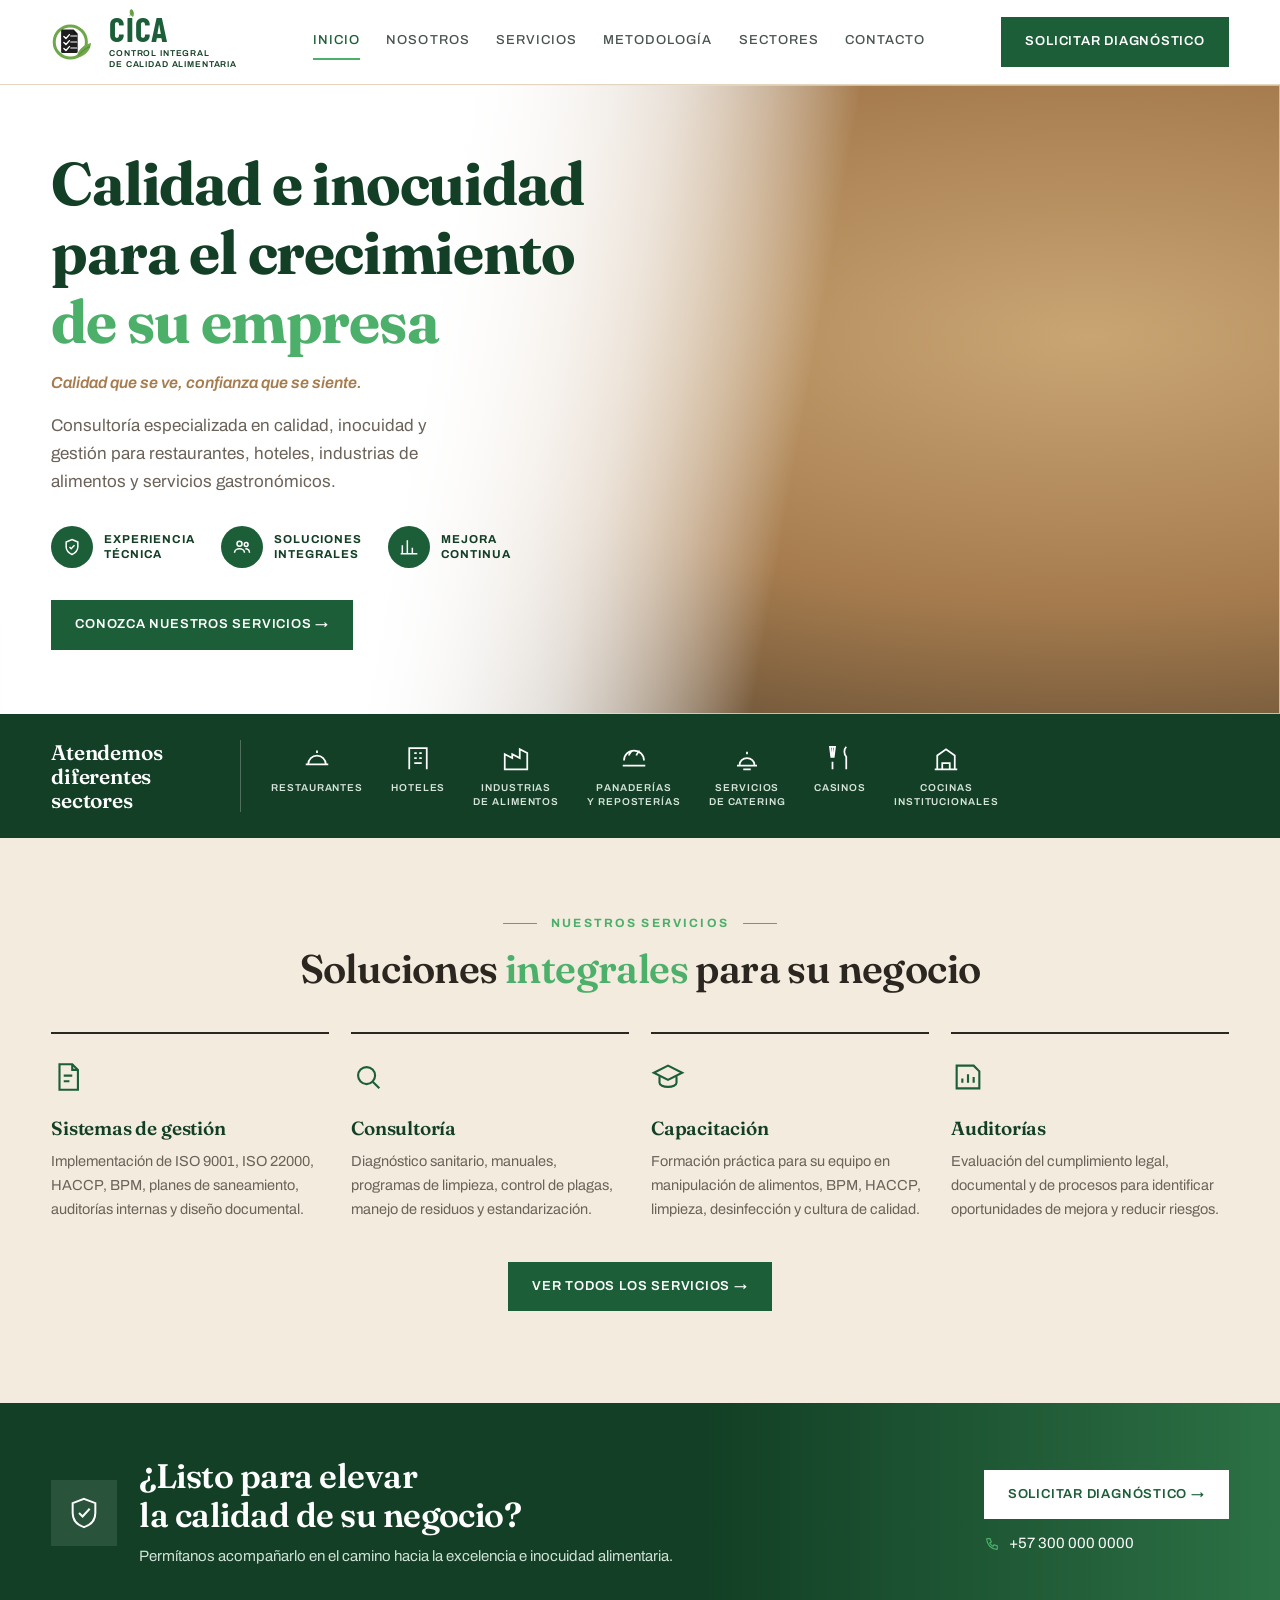
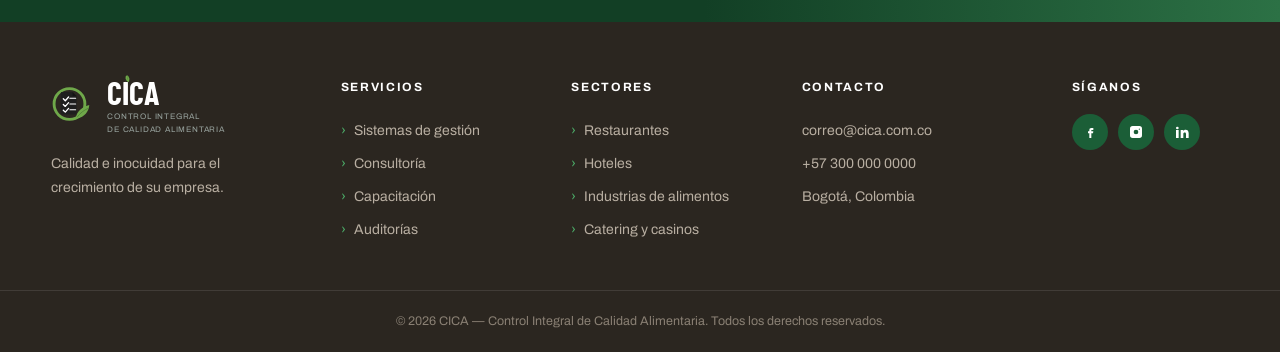
==== commit 55189ad5: "Separa el sitio en una página por sección del menú Cada ítem del menú pasa a ser una página propia (" ====
--- a/index.html
+++ b/index.html
@@ -10,25 +10,11 @@
 <link rel="preconnect" href="https://fonts.gstatic.com" crossorigin>
 <link href="https://fonts.googleapis.com/css2?family=Archivo:wght@400;500;600;700&family=Barlow+Condensed:wght@700&family=Fraunces:opsz,wght@9..144,600;9..144,700&display=swap" rel="stylesheet">
 <link rel="stylesheet" href="assets/css/style.css">
+<script src="assets/js/layout.js" defer></script>
 </head>
 <body>
 
-<header>
-  <div class="wrap nav">
-    <div class="logo">
-      <div class="mark"><img src="assets/img/logo-mark.svg" alt="" width="44" height="44"></div>
-      <div class="txt"><strong>C<span class="i-leaf">I</span>CA</strong><span>Control Integral<br>de Calidad Alimentaria</span></div>
-    </div>
-    <nav class="menu" id="menu">
-      <a href="#" class="on">Inicio</a><a href="#nosotros">Nosotros</a><a href="#servicios">Servicios</a>
-      <a href="#metodologia">Metodología</a><a href="#sectores">Sectores</a><a href="#contacto">Contacto</a>
-    </nav>
-    <a class="btn" href="#contacto">Solicitar diagnóstico</a>
-    <button class="hamb" id="hamb" aria-label="Abrir menú" aria-expanded="false" aria-controls="menu">
-      <span></span><span></span><span></span>
-    </button>
-  </div>
-</header>
+<div id="cabecera"></div>
 
 <!-- FOTO HERO: cambiar assets/img/hero.jpg por la foto real (cocina / plato).
      Si borras la línea del <img>, el hero vuelve solo al degradado de marca. -->
@@ -43,11 +29,11 @@
       <div class="badge"><i><svg viewBox="0 0 24 24"><circle cx="9" cy="8" r="3"/><circle cx="17" cy="9" r="2.3"/><path d="M3 19c0-3 3-5 6-5s6 2 6 5"/><path d="M16 14c3 0 5 2 5 5"/></svg></i>Soluciones<br>integrales</div>
       <div class="badge"><i><svg viewBox="0 0 24 24"><path d="M4 20V10M10 20V4M16 20v-7M22 20H2"/></svg></i>Mejora<br>continua</div>
     </div>
-    <a class="btn" href="#servicios">Conozca nuestros servicios →</a>
+    <a class="btn" href="servicios.html">Conozca nuestros servicios →</a>
   </div>
 </div>
 
-<div class="franja" id="sectores">
+<div class="franja">
   <div class="wrap">
     <h3>Atendemos diferentes sectores</h3>
     <ul>
@@ -62,39 +48,7 @@
   </div>
 </div>
 
-<section id="nosotros">
-  <div class="wrap dos">
-    <!-- GALERÍA NOSOTROS: cambiar los archivos por las fotos reales (proporción 4:3).
-         Para agregar o quitar fotos, basta con agregar o borrar un <img>; la primera lleva class="on". -->
-    <div class="imgbox" id="galeria">
-      <img class="on" src="assets/img/nosotros-1.jpg" alt="Inspección de calidad alimentaria">
-      <img src="assets/img/nosotros-2.jpg" alt="Auditoría en planta de alimentos">
-      <img src="assets/img/nosotros-3.jpg" alt="Capacitación al equipo de cocina">
-      <div class="flechas">
-        <button type="button" data-dir="-1" aria-label="Foto anterior"><svg viewBox="0 0 24 24"><path d="M15 5l-7 7 7 7"/></svg></button>
-        <button type="button" data-dir="1" aria-label="Foto siguiente"><svg viewBox="0 0 24 24"><path d="M9 5l7 7-7 7"/></svg></button>
-      </div>
-    </div>
-    <div>
-      <p class="eyebrow">Nosotros</p>
-      <h2 class="titulo">Expertos en sistemas de gestión de <em>calidad e inocuidad</em> alimentaria</h2>
-      <p style="color:var(--gris);margin-top:18px">En CICA ayudamos a su organización a cumplir la normativa vigente, optimizar procesos y garantizar la seguridad de sus alimentos, generando confianza para sus clientes.</p>
-      <a class="btn" href="#servicios">Conozca más sobre CICA →</a>
-    </div>
-    <ul class="valores">
-      <li><span class="tick"><svg viewBox="0 0 24 24"><path d="M4 12l5 5L20 6"/></svg></span>Ética profesional</li>
-      <li><span class="tick"><svg viewBox="0 0 24 24"><path d="M4 12l5 5L20 6"/></svg></span>Responsabilidad</li>
-      <li><span class="tick"><svg viewBox="0 0 24 24"><path d="M4 12l5 5L20 6"/></svg></span>Confidencialidad</li>
-      <li><span class="tick"><svg viewBox="0 0 24 24"><path d="M4 12l5 5L20 6"/></svg></span>Innovación</li>
-      <li><span class="tick"><svg viewBox="0 0 24 24"><path d="M4 12l5 5L20 6"/></svg></span>Excelencia técnica</li>
-      <li><span class="tick"><svg viewBox="0 0 24 24"><path d="M4 12l5 5L20 6"/></svg></span>Compromiso</li>
-      <li><span class="tick"><svg viewBox="0 0 24 24"><path d="M4 12l5 5L20 6"/></svg></span>Transparencia</li>
-      <li><span class="tick"><svg viewBox="0 0 24 24"><path d="M4 12l5 5L20 6"/></svg></span>Mejora continua</li>
-    </ul>
-  </div>
-</section>
-
-<section id="servicios" class="servicios">
+<section class="servicios">
   <div class="wrap">
     <div class="center">
       <p class="eyebrow">Nuestros servicios</p>
@@ -122,105 +76,10 @@
         <p>Evaluación del cumplimiento legal, documental y de procesos para identificar oportunidades de mejora y reducir riesgos.</p>
       </div>
     </div>
+    <p class="center" style="margin-top:40px"><a class="btn" href="servicios.html">Ver todos los servicios →</a></p>
   </div>
 </section>
 
-<section id="metodologia">
-  <div class="wrap">
-    <div class="center">
-      <p class="eyebrow">Nuestra metodología</p>
-      <h2 class="titulo">Un proceso claro para resultados reales</h2>
-    </div>
-    <div class="pasos">
-      <div class="paso">
-        <div class="top"><span class="cir"><svg viewBox="0 0 24 24"><circle cx="9" cy="8" r="3"/><path d="M3 19c0-3 3-5 6-5"/><path d="M14 6h7v6h-3l-2 2v-2h-2z"/></svg></span><span><b>01</b><small>Contacto inicial</small></span></div>
-        <p>Reunión con el cliente e identificación de necesidades.</p>
-      </div>
-      <div class="paso">
-        <div class="top"><span class="cir"><svg viewBox="0 0 24 24"><circle cx="11" cy="11" r="6"/><path d="M20 20l-4.5-4.5"/></svg></span><span><b>02</b><small>Diagnóstico</small></span></div>
-        <p>Inspección, evaluación documental e identificación de riesgos.</p>
-      </div>
-      <div class="paso">
-        <div class="top"><span class="cir"><svg viewBox="0 0 24 24"><path d="M8 4h8v3H8z"/><path d="M6 6h12v14H6z"/><path d="M9 12h6M9 16h4"/></svg></span><span><b>03</b><small>Plan de acción</small></span></div>
-        <p>Definición de objetivos, actividades, cronograma y presupuesto.</p>
-      </div>
-      <div class="paso">
-        <div class="top"><span class="cir"><svg viewBox="0 0 24 24"><circle cx="12" cy="12" r="3.2"/><path d="M12 3v3M12 18v3M3 12h3M18 12h3M5.5 5.5l2 2M16.5 16.5l2 2M18.5 5.5l-2 2M7.5 16.5l-2 2"/></svg></span><span><b>04</b><small>Implementación</small></span></div>
-        <p>Aplicación de procedimientos, capacitación, verificación y seguimiento.</p>
-      </div>
-      <div class="paso">
-        <div class="top"><span class="cir"><svg viewBox="0 0 24 24"><circle cx="12" cy="12" r="8"/><path d="M8 12l3 3 5-6"/></svg></span><span><b>05</b><small>Mejora continua</small></span></div>
-        <p>Evaluación y aplicación del ciclo PHVA para la mejora sostenida.</p>
-      </div>
-    </div>
-  </div>
-</section>
-
-<!-- TODO DATOS DE CONTACTO: reemplazar correo, teléfono y dirección (aparecen también en el footer) por los reales -->
-<div class="cta" id="contacto">
-  <div class="wrap">
-    <div style="display:flex;align-items:center;gap:22px">
-      <span class="escudo"><svg viewBox="0 0 24 24"><path d="M12 2l8 3v7c0 5-3.5 8.5-8 10-4.5-1.5-8-5-8-10V5z"/><path d="M8.5 12l2.5 2.5L16 9"/></svg></span>
-      <div>
-        <h2>¿Listo para elevar<br>la calidad de su negocio?</h2>
-        <p>Permítanos acompañarlo en el camino hacia la excelencia e inocuidad alimentaria.</p>
-      </div>
-    </div>
-    <div>
-      <a class="btn claro" href="mailto:correo@cica.com.co">Solicitar diagnóstico →</a>
-      <div class="tel"><svg viewBox="0 0 24 24"><path d="M5 4h4l2 5-2.5 1.5a12 12 0 005 5L15 13l5 2v4a1 1 0 01-1 1A16 16 0 014 5a1 1 0 011-1z"/></svg>+57 300 000 0000</div>
-    </div>
-  </div>
-</div>
-
-<footer>
-  <div class="wrap fgrid">
-    <div>
-      <div class="flogo">
-        <div class="mark" style="width:44px;height:44px"><img src="assets/img/logo-mark.svg" alt="" width="44" height="44"></div>
-        <div><strong>C<span class="i-leaf">I</span>CA</strong><span>Control Integral<br>de Calidad Alimentaria</span></div>
-      </div>
-      <p style="max-width:26ch">Calidad e inocuidad para el crecimiento de su empresa.</p>
-    </div>
-    <div>
-      <h4>Servicios</h4>
-      <ul>
-        <li><a href="#servicios"><span class="arr">›</span>Sistemas de gestión</a></li>
-        <li><a href="#servicios"><span class="arr">›</span>Consultoría</a></li>
-        <li><a href="#servicios"><span class="arr">›</span>Capacitación</a></li>
-        <li><a href="#servicios"><span class="arr">›</span>Auditorías</a></li>
-      </ul>
-    </div>
-    <div>
-      <h4>Sectores</h4>
-      <ul>
-        <li><span class="arr">›</span>Restaurantes</li>
-        <li><span class="arr">›</span>Hoteles</li>
-        <li><span class="arr">›</span>Industrias de alimentos</li>
-        <li><span class="arr">›</span>Catering y casinos</li>
-      </ul>
-    </div>
-    <div>
-      <h4>Contacto</h4>
-      <ul>
-        <li>correo@cica.com.co</li>
-        <li>+57 300 000 0000</li>
-        <li>Bogotá, Colombia</li>
-      </ul>
-    </div>
-    <div>
-      <h4>Síganos</h4>
-      <!-- TODO REDES: reemplazar los href="#" por los links reales de cada red -->
-      <div class="redes">
-        <a href="#" aria-label="Facebook"><svg viewBox="0 0 24 24"><path d="M14 9h3V6h-3c-2 0-3 1.3-3 3.2V11H9v3h2v7h3v-7h2.5l.5-3H14V9.6c0-.4.2-.6.6-.6z"/></svg></a>
-        <a href="#" aria-label="Instagram"><svg viewBox="0 0 24 24"><path d="M7 3h10a4 4 0 014 4v10a4 4 0 01-4 4H7a4 4 0 01-4-4V7a4 4 0 014-4zm5 5.5a3.5 3.5 0 100 7 3.5 3.5 0 000-7zm5-1.6a.9.9 0 100 1.8.9.9 0 000-1.8z"/></svg></a>
-        <a href="#" aria-label="LinkedIn"><svg viewBox="0 0 24 24"><path d="M5 4a2 2 0 110 4 2 2 0 010-4zM3 9h4v12H3zM10 9h4v1.7c.6-1 1.7-2 3.5-2 2.6 0 4.5 1.7 4.5 5V21h-4v-6c0-1.5-.6-2.4-1.9-2.4-1.1 0-1.8.8-2.1 1.6V21h-4z"/></svg></a>
-      </div>
-    </div>
-  </div>
-  <div class="copy">© 2026 CICA — Control Integral de Calidad Alimentaria. Todos los derechos reservados.</div>
-</footer>
-
-<script src="assets/js/main.js"></script>
+<div id="pie"></div>
 </body>
 </html>
--- a/assets/css/style.css
+++ b/assets/css/style.css
@@ -84,6 +84,28 @@
 .badge i{width:42px;height:42px;border-radius:50%;background:var(--verde);display:grid;place-items:center;flex:0 0 42px}
 .badge i svg{width:20px;height:20px;stroke:#fff;fill:none;stroke-width:1.8}
 
+/* ENCABEZADO (páginas internas) */
+.encabezado{background:var(--verde-osc);color:#fff;padding:60px 0}
+.encabezado .eyebrow{color:var(--madera)}
+.encabezado h1{font-family:var(--display);font-size:clamp(30px,4vw,46px);font-weight:600;letter-spacing:-.02em;max-width:20ch}
+.encabezado p{margin:16px 0 0;max-width:58ch;color:#CFE2D6}
+
+/* SECTORES (página) */
+.sectores-grid{display:grid;grid-template-columns:repeat(auto-fit,minmax(215px,1fr));gap:26px}
+.sector{border-top:2px solid var(--carbon);padding:22px 0 0}
+.sector svg{width:34px;height:34px;stroke:var(--verde);fill:none;stroke-width:1.5;margin-bottom:14px}
+.sector h3{font-family:var(--display);font-size:19px;font-weight:600;letter-spacing:-.01em;color:var(--verde-osc);margin-bottom:8px}
+.sector p{font-size:14.5px;color:var(--gris);margin:0}
+
+/* CONTACTO (página) */
+.contacto-grid{display:grid;grid-template-columns:1fr 1fr;gap:52px;align-items:start}
+.datos{list-style:none;margin:26px 0 0;padding:0}
+.datos li{display:flex;gap:14px;align-items:flex-start;padding:15px 0;border-top:1px solid var(--linea)}
+.datos svg{width:20px;height:20px;stroke:var(--verde);fill:none;stroke-width:1.7;flex:0 0 20px;margin-top:3px}
+.datos b{display:block;font-size:11px;font-weight:700;letter-spacing:.12em;text-transform:uppercase;color:var(--verde-cl);margin-bottom:2px}
+.datos a:hover{color:var(--verde)}
+@media(max-width:820px){.contacto-grid{grid-template-columns:1fr;gap:36px}}
+
 /* FRANJA SECTORES */
 .franja{background:var(--verde-osc);color:#fff}
 .franja .wrap{display:flex;align-items:center;gap:30px;padding:26px 0;flex-wrap:wrap}
